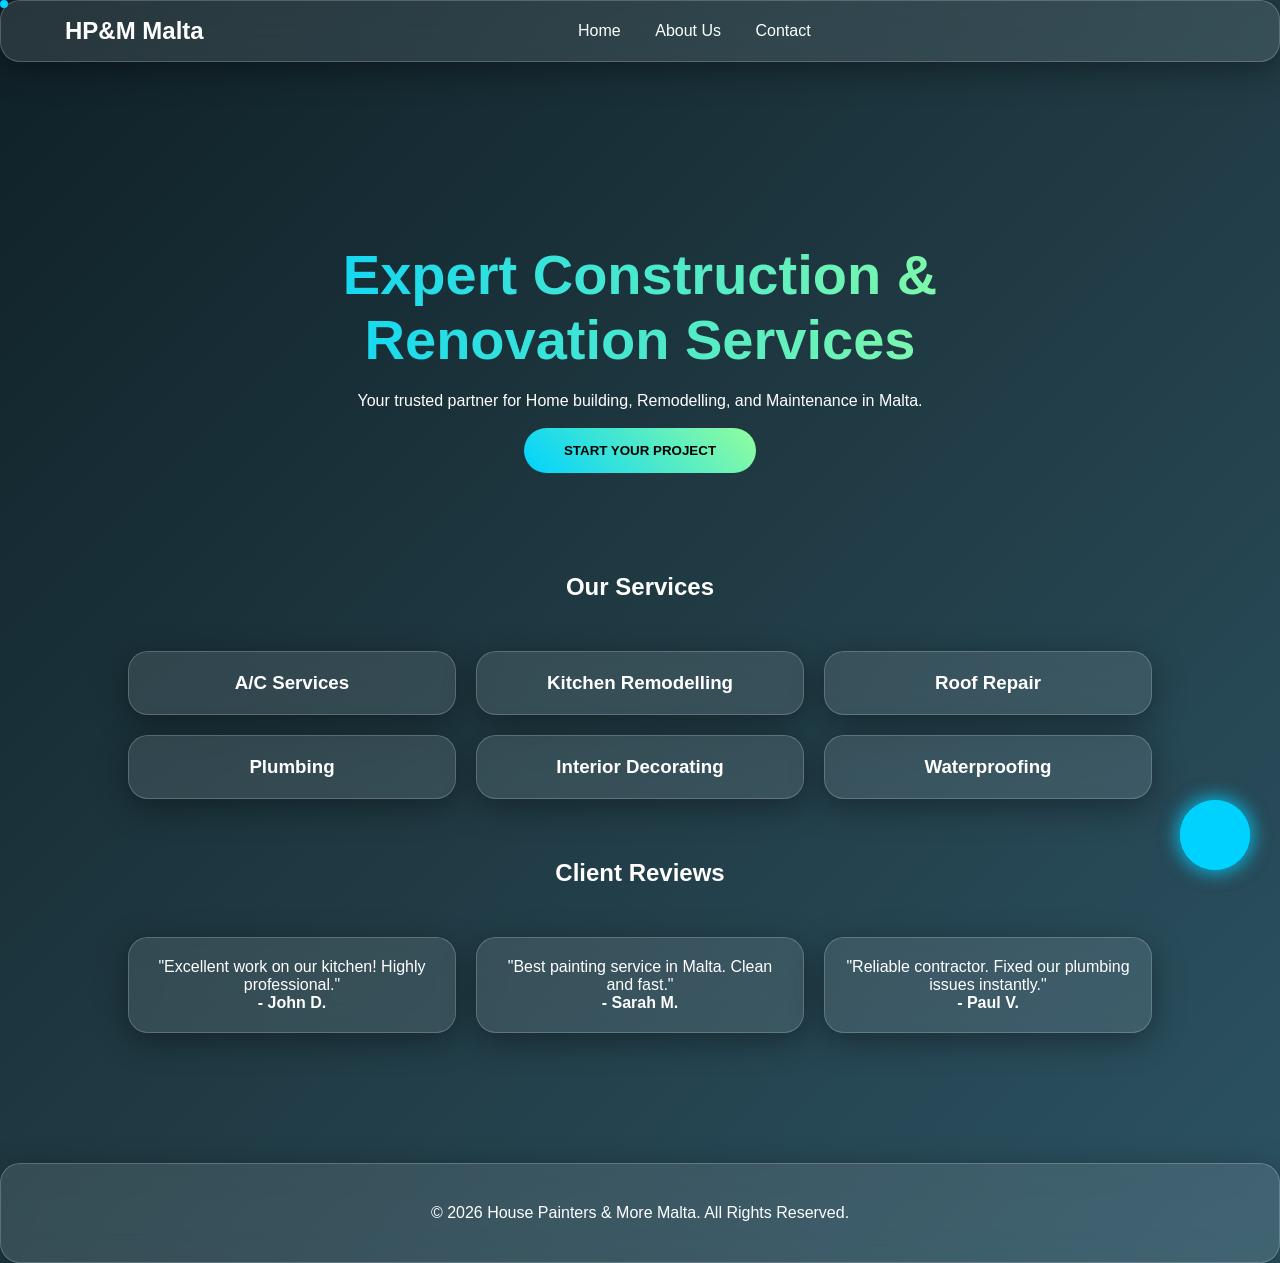
==== index.html @ 9956ee49 "Create index.html" ====
<!DOCTYPE html>
<html lang="en">
<head>
    <meta charset="UTF-8">
    <meta name="viewport" content="width=device-width, initial-scale=1.0">
    <title>House Painters & More Malta | Premium Contractor</title>
    <script src="https://cdnjs.cloudflare.com/ajax/libs/font-awesome/6.4.0/js/all.min.js"></script>
    <script src="https://cdnjs.cloudflare.com/ajax/libs/gsap/3.12.2/gsap.min.js"></script>
    <style>
        :root {
            --glass: rgba(255, 255, 255, 0.1);
            --glass-border: rgba(255, 255, 255, 0.2);
            --primary: #00d2ff;
            --secondary: #92fe9d;
            --text: #ffffff;
        }

        * {
            margin: 0;
            padding: 0;
            box-sizing: border-box;
            font-family: 'Segoe UI', Roboto, sans-serif;
        }

        body {
            background: linear-gradient(135deg, #0f2027, #203a43, #2c5364);
            color: var(--text);
            overflow-x: hidden;
            min-height: 100vh;
        }

        /* --- Glassmorphism Utilities --- */
        .glass-card {
            background: var(--glass);
            backdrop-filter: blur(15px);
            -webkit-backdrop-filter: blur(15px);
            border: 1px solid var(--glass-border);
            border-radius: 20px;
            box-shadow: 0 8px 32px 0 rgba(0, 0, 0, 0.37);
        }

        /* --- Sticky Header --- */
        header {
            position: sticky;
            top: 0;
            z-index: 1000;
            padding: 1rem 5%;
            display: flex;
            justify-content: space-between;
            align-items: center;
            transition: 0.3s;
        }

        .logo { font-size: 1.5rem; font-weight: bold; }

        nav a {
            color: white;
            text-decoration: none;
            margin: 0 15px;
            font-weight: 500;
            transition: 0.3s;
        }

        .header-icons a {
            color: var(--primary);
            font-size: 1.2rem;
            margin-left: 15px;
        }

        /* --- Custom Cursor Trail --- */
        .cursor-dot {
            width: 8px;
            height: 8px;
            background-color: var(--primary);
            position: fixed;
            border-radius: 50%;
            pointer-events: none;
            z-index: 9999;
        }

        /* --- Sections --- */
        section { padding: 80px 10%; display: none; }
        section.active { display: block; animation: fadeIn 0.8s ease-in-out; }

        @keyframes fadeIn { from { opacity: 0; transform: translateY(20px); } to { opacity: 1; transform: translateY(0); } }

        /* --- Homepage --- */
        .hero { text-align: center; padding: 100px 10%; }
        .hero h1 { font-size: 3.5rem; margin-bottom: 20px; background: linear-gradient(to right, #00d2ff, #92fe9d); -webkit-background-clip: text; -webkit-text-fill-color: transparent; }
        
        .btn-start {
            padding: 15px 40px;
            background: linear-gradient(45deg, var(--primary), var(--secondary));
            border: none;
            border-radius: 50px;
            color: #000;
            font-weight: bold;
            cursor: pointer;
            transition: 0.3s;
        }

        .services-grid {
            display: grid;
            grid-template-columns: repeat(auto-fit, minmax(250px, 1fr));
            gap: 20px;
            margin-top: 50px;
        }

        .service-item { padding: 20px; text-align: center; transition: 0.4s; }
        .service-item:hover { transform: translateY(-10px); background: rgba(255,255,255,0.2); }

        /* --- About Page (Image Grid) --- */
        .about-grid {
            display: grid;
            grid-template-columns: repeat(3, 1fr);
            gap: 15px;
            margin-top: 30px;
        }
        .about-grid img { width: 100%; height: 250px; object-fit: cover; border-radius: 15px; border: 2px solid var(--glass-border); }

        /* --- Contact Page --- */
        .contact-container { display: flex; flex-wrap: wrap; gap: 40px; }
        .contact-info { flex: 1; min-width: 300px; }
        .map-container { flex: 1; min-width: 300px; height: 400px; border-radius: 20px; overflow: hidden; border: 1px solid var(--glass-border); }

        /* --- Floating Liquid Button --- */
        .fab {
            position: fixed;
            bottom: 30px;
            right: 30px;
            width: 70px;
            height: 70px;
            background: #00d2ff;
            border-radius: 50%;
            display: flex;
            justify-content: center;
            align-items: center;
            color: white;
            font-size: 30px;
            box-shadow: 0 0 20px rgba(0, 210, 255, 0.6);
            z-index: 1000;
            animation: liquid 4s infinite alternate;
        }

        @keyframes liquid {
            0% { border-radius: 60% 40% 30% 70% / 60% 30% 70% 40%; }
            50% { border-radius: 30% 60% 70% 40% / 50% 60% 30% 60%; }
            100% { border-radius: 60% 40% 30% 70% / 60% 30% 70% 40%; }
        }

        /* --- Footer --- */
        footer { padding: 40px; text-align: center; border-top: 1px solid var(--glass-border); margin-top: 50px; }

        /* --- Bubble Animation Container --- */
        .bubble {
            position: absolute;
            background: rgba(255, 255, 255, 0.3);
            border-radius: 50%;
            pointer-events: none;
            transform: translate(-50%, -50%);
            animation: blow 1s linear infinite;
        }

        @keyframes blow {
            0% { width: 0; height: 0; opacity: 1; }
            100% { width: 100px; height: 100px; opacity: 0; }
        }

        @media (max-width: 768px) {
            .about-grid { grid-template-columns: repeat(2, 1fr); }
            .hero h1 { font-size: 2.2rem; }
            nav { display: none; } /* Simplified for demo */
        }
    </style>
</head>
<body>

    <div class="cursor-dot"></div>

    <!-- Sticky Header -->
    <header class="glass-card">
        <div class="logo">HP&M Malta</div>
        <nav>
            <a href="#" onclick="showPage('home')">Home</a>
            <a href="#" onclick="showPage('about')">About Us</a>
            <a href="#" onclick="showPage('contact')">Contact</a>
        </nav>
        <div class="header-icons">
            <a href="tel:+35699594806"><i class="fas fa-phone"></i></a>
            <a href="mailto:lukemicallef.mt@gmail.com"><i class="fas fa-envelope"></i></a>
        </div>
    </header>

    <!-- Homepage -->
    <section id="home" class="active">
        <div class="hero">
            <h1>Expert Construction & <br> Renovation Services</h1>
            <p>Your trusted partner for Home building, Remodelling, and Maintenance in Malta.</p>
            <br>
            <button class="btn-start" onclick="showPage('contact')">START YOUR PROJECT</button>
        </div>

        <h2 style="text-align:center;">Our Services</h2>
        <div class="services-grid">
            <div class="glass-card service-item"><h3>A/C Services</h3></div>
            <div class="glass-card service-item"><h3>Kitchen Remodelling</h3></div>
            <div class="glass-card service-item"><h3>Roof Repair</h3></div>
            <div class="glass-card service-item"><h3>Plumbing</h3></div>
            <div class="glass-card service-item"><h3>Interior Decorating</h3></div>
            <div class="glass-card service-item"><h3>Waterproofing</h3></div>
        </div>

        <div style="margin-top: 60px;">
            <h2 style="text-align:center;">Client Reviews</h2>
            <div class="services-grid">
                <div class="glass-card service-item"><p>"Excellent work on our kitchen! Highly professional."</p><strong>- John D.</strong></div>
                <div class="glass-card service-item"><p>"Best painting service in Malta. Clean and fast."</p><strong>- Sarah M.</strong></div>
                <div class="glass-card service-item"><p>"Reliable contractor. Fixed our plumbing issues instantly."</p><strong>- Paul V.</strong></div>
            </div>
        </div>
    </section>

    <!-- About Us Page -->
    <section id="about">
        <h2>About House Painters & More Malta</h2>
        <p style="margin: 20px 0;">We provide high-quality general construction, repairs, and renovations. From foundation pouring to final interior decorating, our team handles everything with precision.</p>
        
        <div class="about-grid">
            <img src="https://images.unsplash.com/photo-1503387762-592deb58ef4e?auto=format&fit=crop&w=500" alt="Work 1">
            <img src="https://images.unsplash.com/photo-1581094794329-c8112a89af12?auto=format&fit=crop&w=500" alt="Work 2">
            <img src="https://images.unsplash.com/photo-1595844730298-b9f0ff98ffd0?auto=format&fit=crop&w=500" alt="Work 3">
            <img src="https://images.unsplash.com/photo-1621905251189-08b45d6a269e?auto=format&fit=crop&w=500" alt="Work 4">
            <img src="https://images.unsplash.com/photo-1562259949-e8e7689d7828?auto=format&fit=crop&w=500" alt="Work 5">
            <img src="https://images.unsplash.com/photo-1517646287270-a5a9ca602e5c?auto=format&fit=crop&w=500" alt="Work 6">
        </div>
    </section>

    <!-- Contact Page -->
    <section id="contact">
        <h2>Contact Us</h2>
        <div class="contact-container" style="margin-top: 30px;">
            <div class="glass-card contact-info" style="padding: 30px;">
                <p><i class="fas fa-phone"></i> +356 9959 4806</p><br>
                <p><i class="fas fa-envelope"></i> lukemicallef.mt@gmail.com</p><br>
                <p><i class="fas fa-map-marker-alt"></i> Malta, EU</p><br>
                <p><i class="fas fa-clock"></i> Open 24 Hours</p>
            </div>
            <div class="map-container">
                <!-- Embedding Google Map for Malta -->
                <iframe src="https://www.google.com/maps/embed?pb=!1m18!1m12!1m3!1d103445.8606828479!2d14.408226!3d35.917973!2m3!1f0!2f0!3f0!3m2!1i1024!2i768!4f13.1!3m3!1m2!1s0x130e451007689941%3A0x67399723ec083b!2sMalta!5e0!3m2!1sen!2s!4v1715421234567!5m2!1sen!2s" width="100%" height="100%" style="border:0;" allowfullscreen="" loading="lazy"></iframe>
            </div>
        </div>
    </section>

    <!-- Footer -->
    <footer class="glass-card">
        <p>&copy; 2026 House Painters & More Malta. All Rights Reserved.</p>
    </footer>

    <!-- Floating Liquid Button -->
    <a href="https://wa.me/35699594806" class="fab">
        <i class="fab fa-whatsapp"></i>
    </a>

    <script>
        // Page Navigation Logic
        function showPage(pageId) {
            document.querySelectorAll('section').forEach(sec => sec.classList.remove('active'));
            document.getElementById(pageId).classList.add('active');
            window.scrollTo(0,0);
        }

        // Custom Cursor Trail
        const cursor = document.querySelector('.cursor-dot');
        window.addEventListener('mousemove', (e) => {
            gsap.to(cursor, {
                x: e.clientX,
                y: e.clientY,
                duration: 0.1
            });
            
            // Create trail effect
            const trail = document.createElement('div');
            trail.className = 'cursor-dot';
            trail.style.left = e.clientX + 'px';
            trail.style.top = e.clientY + 'px';
            trail.style.opacity = '0.5';
            document.body.appendChild(trail);
            
            gsap.to(trail, {
                scale: 0,
                opacity: 0,
                duration: 0.5,
                onComplete: () => trail.remove()
            });
        });

        // Bubble Animation on Click/Touch
        window.addEventListener('click', (e) => {
            const bubble = document.createElement('div');
            bubble.className = 'bubble';
            bubble.style.left = e.clientX + 'px';
            bubble.style.top = e.clientY + 'px';
            document.body.appendChild(bubble);
            
            setTimeout(() => {
                bubble.remove();
            }, 1000);
        });
    </script>
</body>
</html>
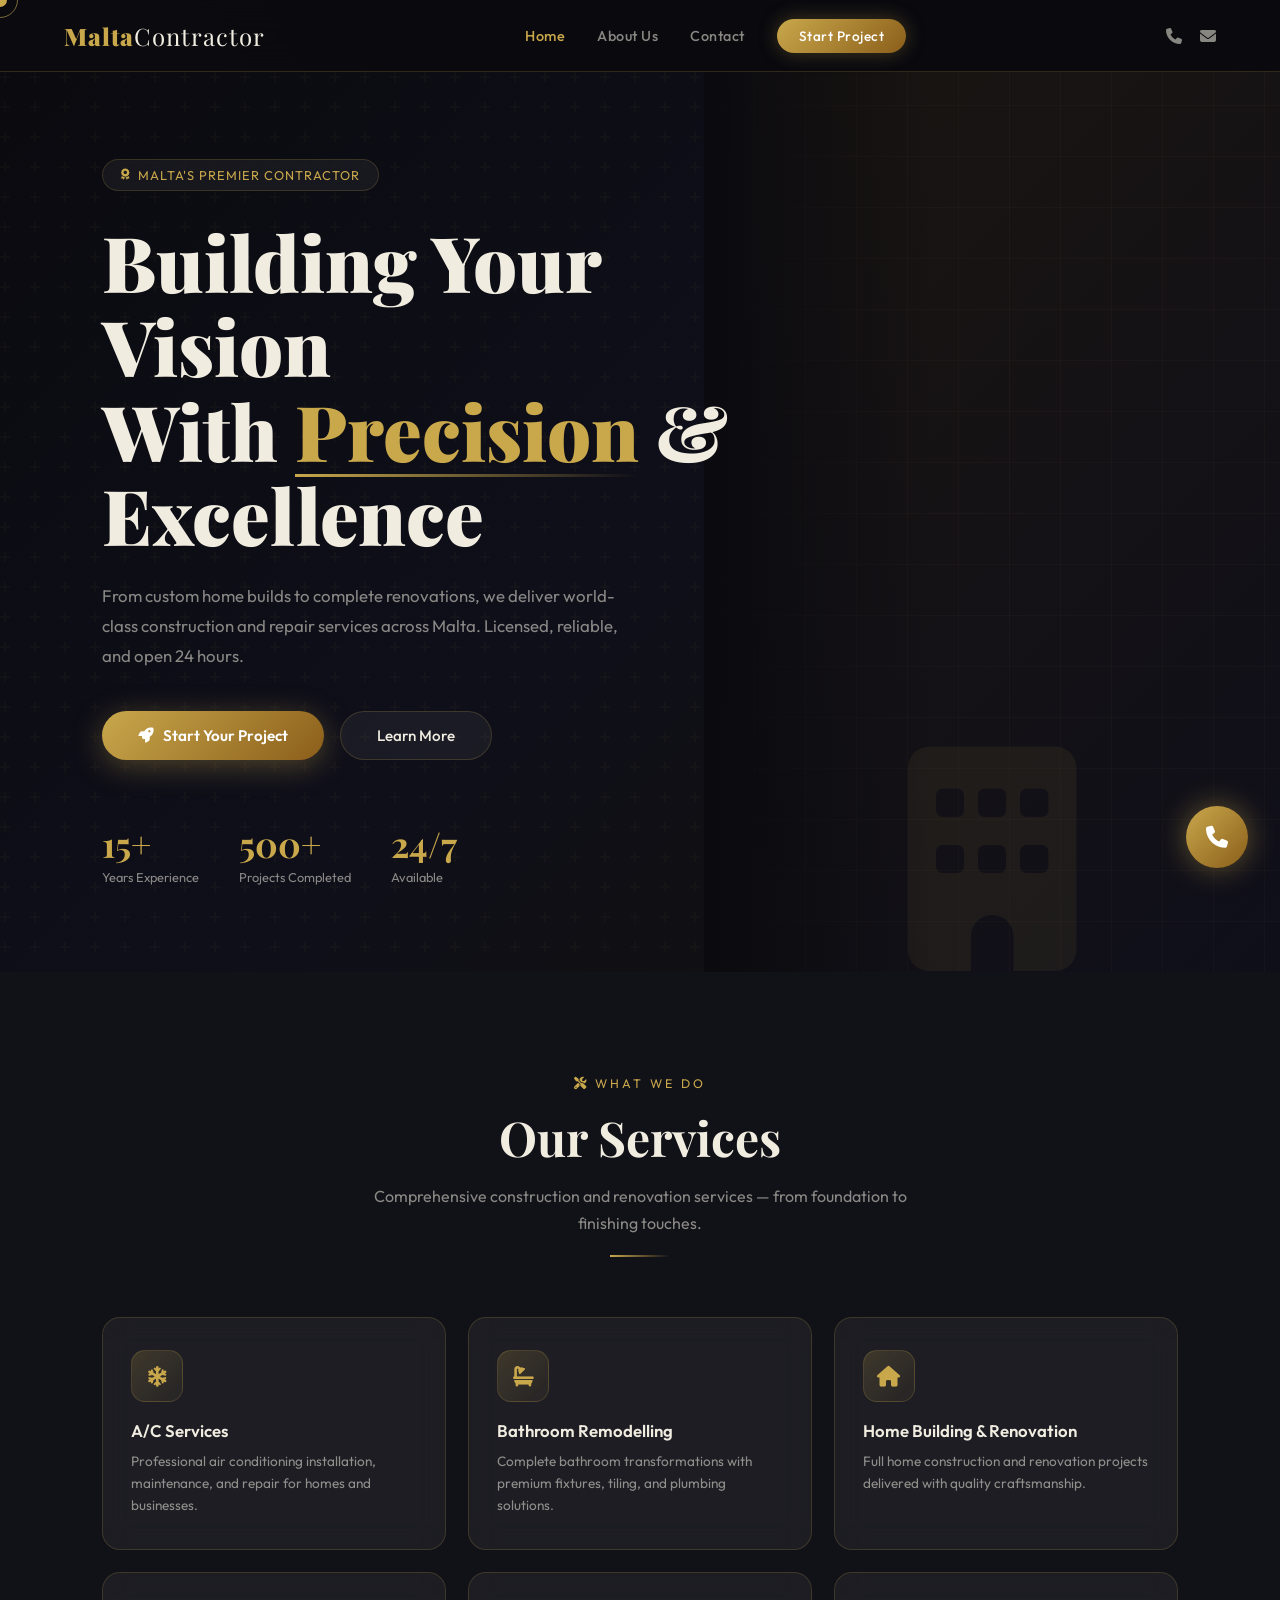
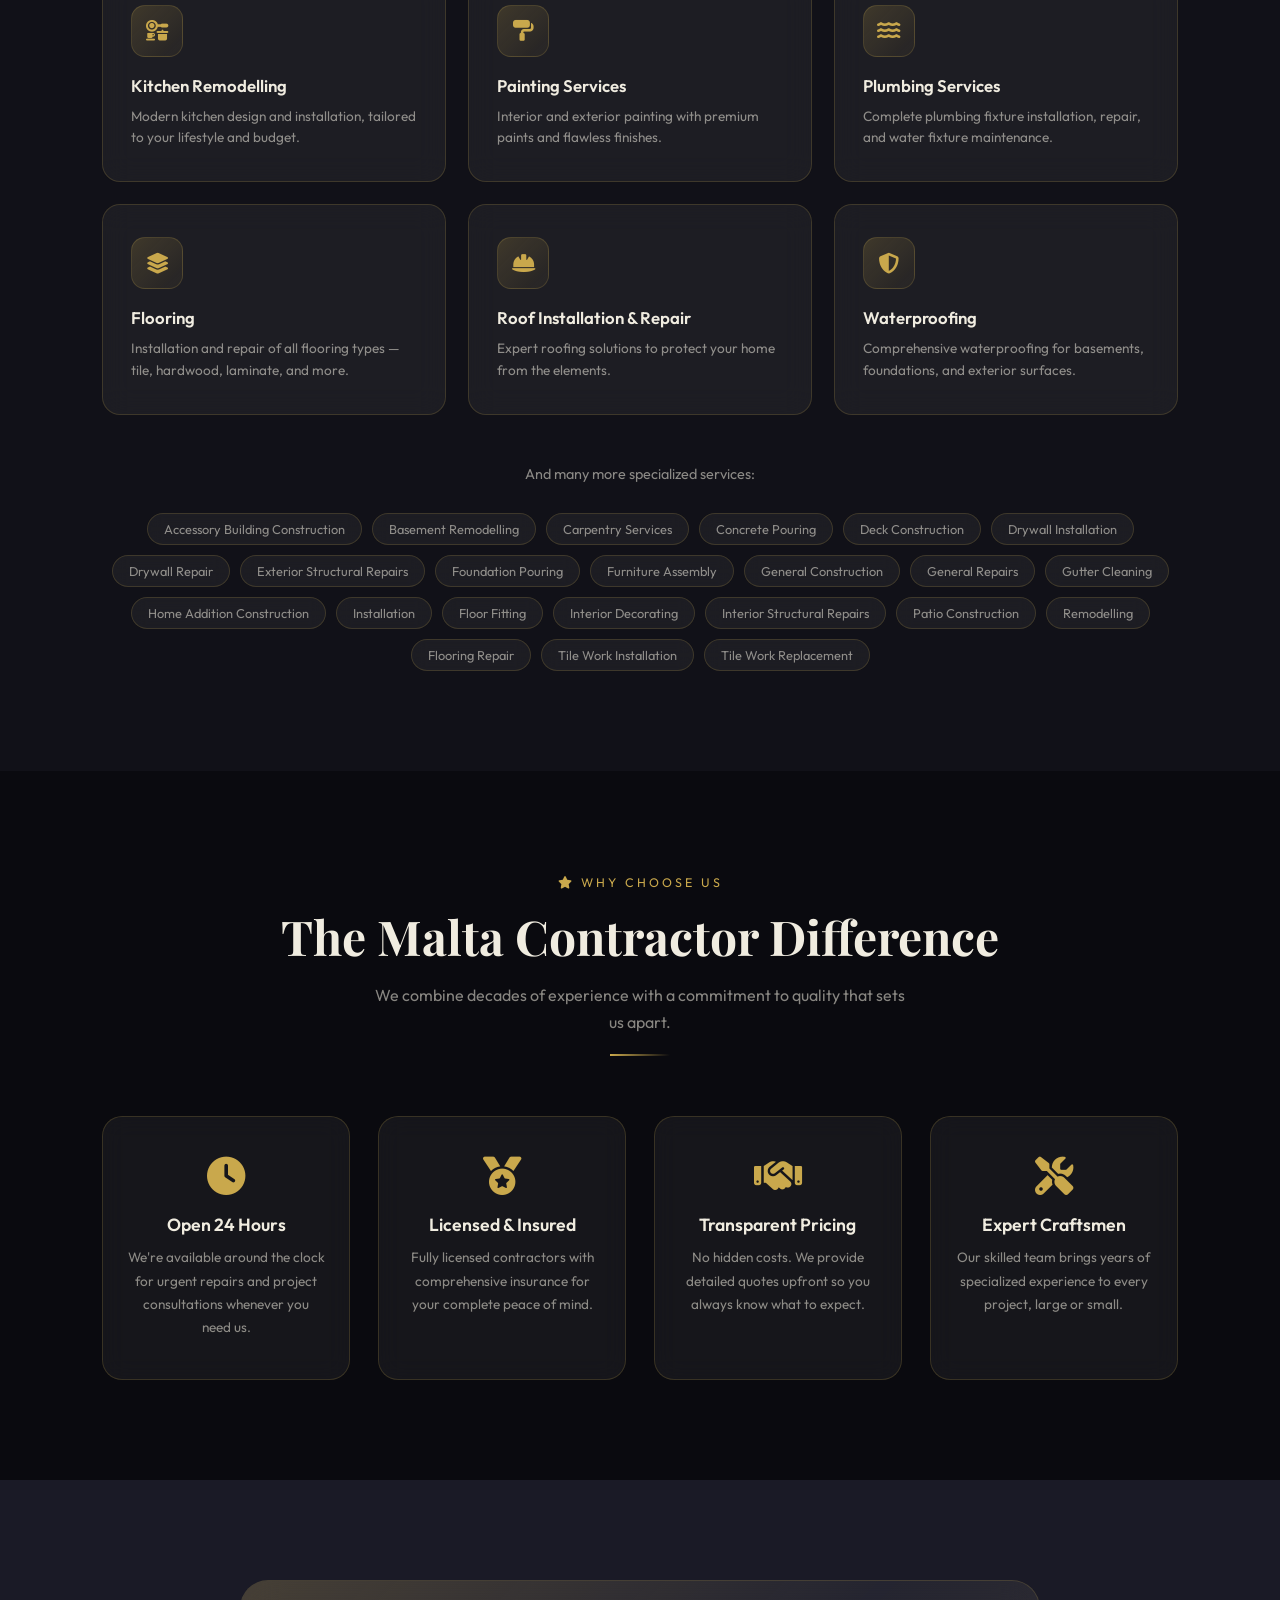
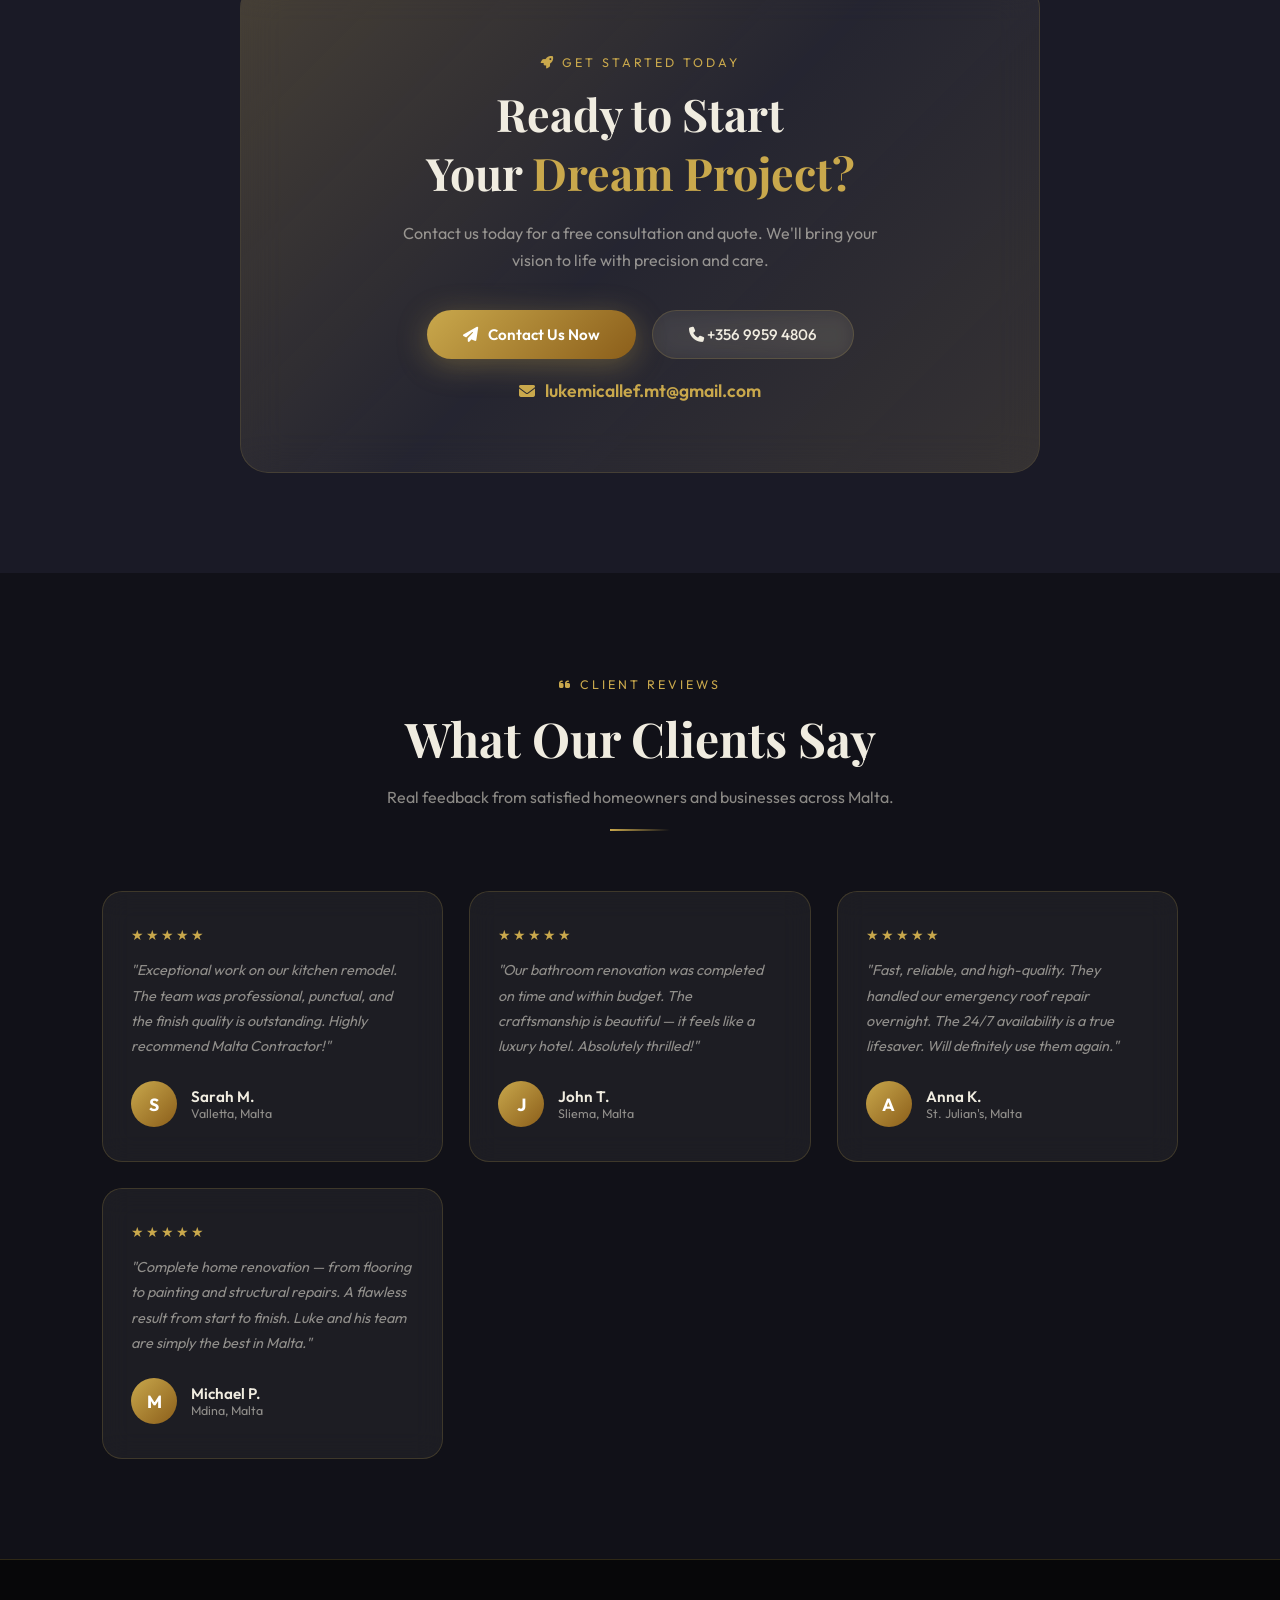
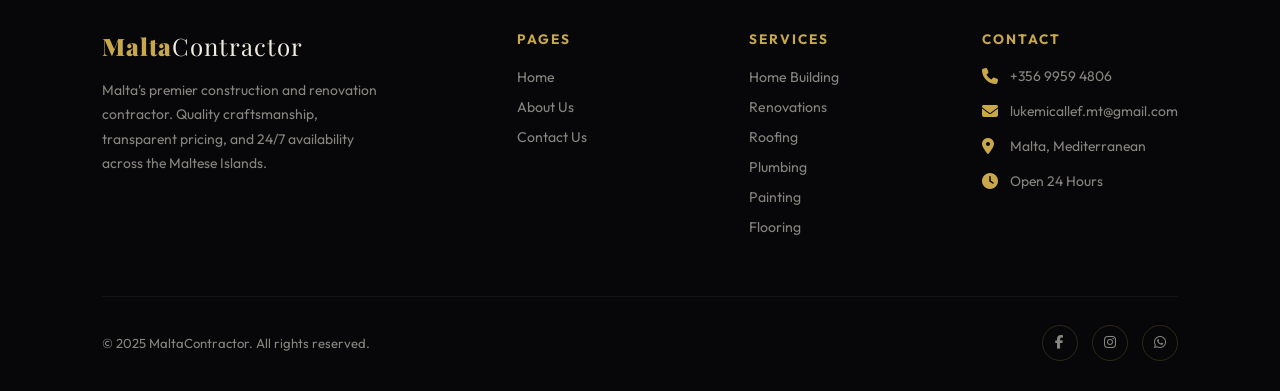
==== commit 929b741e: "Update index.html" ====
--- a/index.html
+++ b/index.html
@@ -1,312 +1,877 @@
 <!DOCTYPE html>
 <html lang="en">
 <head>
-    <meta charset="UTF-8">
-    <meta name="viewport" content="width=device-width, initial-scale=1.0">
-    <title>House Painters & More Malta | Premium Contractor</title>
-    <script src="https://cdnjs.cloudflare.com/ajax/libs/font-awesome/6.4.0/js/all.min.js"></script>
-    <script src="https://cdnjs.cloudflare.com/ajax/libs/gsap/3.12.2/gsap.min.js"></script>
-    <style>
-        :root {
-            --glass: rgba(255, 255, 255, 0.1);
-            --glass-border: rgba(255, 255, 255, 0.2);
-            --primary: #00d2ff;
-            --secondary: #92fe9d;
-            --text: #ffffff;
-        }
-
-        * {
-            margin: 0;
-            padding: 0;
-            box-sizing: border-box;
-            font-family: 'Segoe UI', Roboto, sans-serif;
-        }
-
-        body {
-            background: linear-gradient(135deg, #0f2027, #203a43, #2c5364);
-            color: var(--text);
-            overflow-x: hidden;
-            min-height: 100vh;
-        }
-
-        /* --- Glassmorphism Utilities --- */
-        .glass-card {
-            background: var(--glass);
-            backdrop-filter: blur(15px);
-            -webkit-backdrop-filter: blur(15px);
-            border: 1px solid var(--glass-border);
-            border-radius: 20px;
-            box-shadow: 0 8px 32px 0 rgba(0, 0, 0, 0.37);
-        }
-
-        /* --- Sticky Header --- */
-        header {
-            position: sticky;
-            top: 0;
-            z-index: 1000;
-            padding: 1rem 5%;
-            display: flex;
-            justify-content: space-between;
-            align-items: center;
-            transition: 0.3s;
-        }
-
-        .logo { font-size: 1.5rem; font-weight: bold; }
-
-        nav a {
-            color: white;
-            text-decoration: none;
-            margin: 0 15px;
-            font-weight: 500;
-            transition: 0.3s;
-        }
-
-        .header-icons a {
-            color: var(--primary);
-            font-size: 1.2rem;
-            margin-left: 15px;
-        }
-
-        /* --- Custom Cursor Trail --- */
-        .cursor-dot {
-            width: 8px;
-            height: 8px;
-            background-color: var(--primary);
-            position: fixed;
-            border-radius: 50%;
-            pointer-events: none;
-            z-index: 9999;
-        }
-
-        /* --- Sections --- */
-        section { padding: 80px 10%; display: none; }
-        section.active { display: block; animation: fadeIn 0.8s ease-in-out; }
-
-        @keyframes fadeIn { from { opacity: 0; transform: translateY(20px); } to { opacity: 1; transform: translateY(0); } }
-
-        /* --- Homepage --- */
-        .hero { text-align: center; padding: 100px 10%; }
-        .hero h1 { font-size: 3.5rem; margin-bottom: 20px; background: linear-gradient(to right, #00d2ff, #92fe9d); -webkit-background-clip: text; -webkit-text-fill-color: transparent; }
-        
-        .btn-start {
-            padding: 15px 40px;
-            background: linear-gradient(45deg, var(--primary), var(--secondary));
-            border: none;
-            border-radius: 50px;
-            color: #000;
-            font-weight: bold;
-            cursor: pointer;
-            transition: 0.3s;
-        }
-
-        .services-grid {
-            display: grid;
-            grid-template-columns: repeat(auto-fit, minmax(250px, 1fr));
-            gap: 20px;
-            margin-top: 50px;
-        }
-
-        .service-item { padding: 20px; text-align: center; transition: 0.4s; }
-        .service-item:hover { transform: translateY(-10px); background: rgba(255,255,255,0.2); }
-
-        /* --- About Page (Image Grid) --- */
-        .about-grid {
-            display: grid;
-            grid-template-columns: repeat(3, 1fr);
-            gap: 15px;
-            margin-top: 30px;
-        }
-        .about-grid img { width: 100%; height: 250px; object-fit: cover; border-radius: 15px; border: 2px solid var(--glass-border); }
-
-        /* --- Contact Page --- */
-        .contact-container { display: flex; flex-wrap: wrap; gap: 40px; }
-        .contact-info { flex: 1; min-width: 300px; }
-        .map-container { flex: 1; min-width: 300px; height: 400px; border-radius: 20px; overflow: hidden; border: 1px solid var(--glass-border); }
-
-        /* --- Floating Liquid Button --- */
-        .fab {
-            position: fixed;
-            bottom: 30px;
-            right: 30px;
-            width: 70px;
-            height: 70px;
-            background: #00d2ff;
-            border-radius: 50%;
-            display: flex;
-            justify-content: center;
-            align-items: center;
-            color: white;
-            font-size: 30px;
-            box-shadow: 0 0 20px rgba(0, 210, 255, 0.6);
-            z-index: 1000;
-            animation: liquid 4s infinite alternate;
-        }
-
-        @keyframes liquid {
-            0% { border-radius: 60% 40% 30% 70% / 60% 30% 70% 40%; }
-            50% { border-radius: 30% 60% 70% 40% / 50% 60% 30% 60%; }
-            100% { border-radius: 60% 40% 30% 70% / 60% 30% 70% 40%; }
-        }
-
-        /* --- Footer --- */
-        footer { padding: 40px; text-align: center; border-top: 1px solid var(--glass-border); margin-top: 50px; }
-
-        /* --- Bubble Animation Container --- */
-        .bubble {
-            position: absolute;
-            background: rgba(255, 255, 255, 0.3);
-            border-radius: 50%;
-            pointer-events: none;
-            transform: translate(-50%, -50%);
-            animation: blow 1s linear infinite;
-        }
-
-        @keyframes blow {
-            0% { width: 0; height: 0; opacity: 1; }
-            100% { width: 100px; height: 100px; opacity: 0; }
-        }
-
-        @media (max-width: 768px) {
-            .about-grid { grid-template-columns: repeat(2, 1fr); }
-            .hero h1 { font-size: 2.2rem; }
-            nav { display: none; } /* Simplified for demo */
-        }
-    </style>
+<meta charset="UTF-8">
+<meta name="viewport" content="width=device-width, initial-scale=1.0">
+<title>Malta Contractor – Premium Construction & Renovation Services</title>
+<link href="https://fonts.googleapis.com/css2?family=Playfair+Display:wght@400;700;900&family=Outfit:wght@300;400;500;600&display=swap" rel="stylesheet">
+<link rel="stylesheet" href="https://cdnjs.cloudflare.com/ajax/libs/font-awesome/6.5.0/css/all.min.css">
+<style>
+  :root {
+    --gold: #c9a84c;
+    --gold-light: #e8c96b;
+    --dark: #0a0a0f;
+    --dark2: #111118;
+    --dark3: #1a1a26;
+    --glass: rgba(255,255,255,0.05);
+    --glass-border: rgba(201,168,76,0.2);
+    --text: #f0ece0;
+    --text-muted: rgba(240,236,224,0.55);
+  }
+
+  *, *::before, *::after { margin: 0; padding: 0; box-sizing: border-box; }
+
+  html { scroll-behavior: smooth; }
+
+  body {
+    font-family: 'Outfit', sans-serif;
+    background: var(--dark);
+    color: var(--text);
+    overflow-x: hidden;
+    cursor: none;
+  }
+
+  /* ─── CUSTOM CURSOR ─── */
+  #cursor {
+    position: fixed; width: 14px; height: 14px;
+    background: var(--gold); border-radius: 50%;
+    pointer-events: none; z-index: 99999;
+    transform: translate(-50%, -50%);
+    transition: transform 0.08s, width 0.2s, height 0.2s, background 0.2s;
+    mix-blend-mode: normal;
+  }
+  #cursor-trail {
+    position: fixed; width: 36px; height: 36px;
+    border: 1.5px solid var(--gold-light);
+    border-radius: 50%; pointer-events: none;
+    z-index: 99998; transform: translate(-50%, -50%);
+    transition: left 0.12s ease, top 0.12s ease, opacity 0.3s;
+    opacity: 0.5;
+  }
+  body:hover #cursor { opacity: 1; }
+
+  /* ─── CURSOR TRAIL SPARKS ─── */
+  .spark {
+    position: fixed; pointer-events: none; z-index: 99997;
+    width: 5px; height: 5px; border-radius: 50%;
+    background: var(--gold-light);
+    transform: translate(-50%, -50%);
+    animation: sparkFade 0.6s ease forwards;
+  }
+  @keyframes sparkFade {
+    0% { opacity: 1; transform: translate(-50%,-50%) scale(1); }
+    100% { opacity: 0; transform: translate(-50%,-50%) scale(0); }
+  }
+
+  /* ─── TOUCH BUBBLES ─── */
+  .bubble {
+    position: fixed; border-radius: 50%; pointer-events: none; z-index: 99996;
+    background: radial-gradient(circle at 30% 30%, rgba(201,168,76,0.45), rgba(201,168,76,0.05));
+    border: 1px solid rgba(201,168,76,0.35);
+    animation: bubbleRise 1.2s ease forwards;
+  }
+  @keyframes bubbleRise {
+    0%   { transform: translate(-50%,-50%) scale(0); opacity: 1; }
+    60%  { opacity: 0.7; }
+    100% { transform: translate(-50%, calc(-50% - 100px)) scale(1); opacity: 0; }
+  }
+
+  /* ─── LIQUID FLOATING BUTTON ─── */
+  #floatBtn {
+    position: fixed; bottom: 32px; right: 32px; z-index: 9000;
+    width: 62px; height: 62px; border-radius: 50%;
+    background: linear-gradient(135deg, var(--gold), #8b5e1a);
+    display: flex; align-items: center; justify-content: center;
+    color: #fff; font-size: 22px; text-decoration: none;
+    box-shadow: 0 0 30px rgba(201,168,76,0.45);
+    animation: liquidFloat 3s ease-in-out infinite;
+    cursor: none;
+  }
+  #floatBtn::before {
+    content: ''; position: absolute;
+    width: 100%; height: 100%; border-radius: 50%;
+    background: var(--gold-light);
+    animation: liquidPulse 3s ease-in-out infinite;
+    opacity: 0;
+  }
+  @keyframes liquidFloat {
+    0%,100% { transform: translateY(0) rotate(0deg); border-radius: 50%; }
+    25%      { transform: translateY(-10px) rotate(3deg); border-radius: 55% 45% 50% 50%; }
+    50%      { transform: translateY(-16px) rotate(-2deg); border-radius: 50% 55% 45% 50%; }
+    75%      { transform: translateY(-8px) rotate(2deg); border-radius: 45% 50% 55% 50%; }
+  }
+  @keyframes liquidPulse {
+    0%   { transform: scale(1); opacity: 0.4; }
+    100% { transform: scale(2); opacity: 0; }
+  }
+
+  /* ─── BACKGROUND ORBS ─── */
+  .bg-orb {
+    position: fixed; border-radius: 50%;
+    filter: blur(100px); pointer-events: none; z-index: 0;
+  }
+  .orb1 { width: 500px; height: 500px; top: -100px; left: -150px;
+    background: radial-gradient(circle, rgba(201,168,76,0.12), transparent 70%); }
+  .orb2 { width: 400px; height: 400px; bottom: 10%; right: -100px;
+    background: radial-gradient(circle, rgba(100,60,200,0.10), transparent 70%);
+    animation: orbDrift 10s ease-in-out infinite alternate; }
+  .orb3 { width: 300px; height: 300px; top: 50%; left: 40%;
+    background: radial-gradient(circle, rgba(201,168,76,0.07), transparent 70%);
+    animation: orbDrift 14s ease-in-out infinite alternate-reverse; }
+  @keyframes orbDrift {
+    from { transform: translate(0,0); }
+    to   { transform: translate(40px, 30px); }
+  }
+
+  /* ─── STICKY HEADER ─── */
+  header {
+    position: sticky; top: 0; z-index: 1000;
+    padding: 0 5%;
+    background: rgba(10,10,15,0.75);
+    backdrop-filter: blur(22px);
+    border-bottom: 1px solid var(--glass-border);
+    display: flex; align-items: center; justify-content: space-between;
+    height: 72px;
+  }
+  .logo {
+    font-family: 'Playfair Display', serif;
+    font-size: 1.5rem; font-weight: 900;
+    color: var(--gold);
+    letter-spacing: 1px;
+    text-decoration: none;
+  }
+  .logo span { color: var(--text); font-weight: 400; }
+  nav { display: flex; align-items: center; gap: 32px; }
+  nav a {
+    color: var(--text-muted); text-decoration: none;
+    font-size: 0.9rem; font-weight: 500; letter-spacing: 0.5px;
+    transition: color 0.2s;
+    position: relative;
+  }
+  nav a::after {
+    content: ''; position: absolute; bottom: -4px; left: 0;
+    width: 0; height: 1px; background: var(--gold);
+    transition: width 0.3s;
+  }
+  nav a:hover { color: var(--gold); }
+  nav a:hover::after { width: 100%; }
+  nav a.active { color: var(--gold); }
+  .header-icons { display: flex; gap: 18px; align-items: center; }
+  .header-icons a {
+    color: var(--text-muted); font-size: 1rem;
+    text-decoration: none; transition: color 0.2s;
+    display: flex; align-items: center; gap: 6px;
+  }
+  .header-icons a:hover { color: var(--gold); }
+  .header-icons .icon-label { font-size: 0.78rem; display: none; }
+  .nav-cta {
+    background: linear-gradient(135deg, var(--gold), #8b5e1a);
+    color: #fff !important; padding: 8px 22px;
+    border-radius: 25px; font-size: 0.85rem !important;
+    box-shadow: 0 0 20px rgba(201,168,76,0.3);
+  }
+  .nav-cta::after { display: none; }
+  .hamburger { display: none; flex-direction: column; gap: 5px; cursor: none; }
+  .hamburger span { width: 24px; height: 2px; background: var(--text); border-radius: 2px; transition: 0.3s; }
+
+  /* ─── HERO ─── */
+  .hero {
+    min-height: 100vh; position: relative;
+    display: flex; align-items: center;
+    padding: 0 8%;
+    overflow: hidden;
+  }
+  .hero-bg {
+    position: absolute; inset: 0;
+    background: linear-gradient(135deg, #0a0a0f 0%, #0f0f1a 50%, #12100a 100%);
+  }
+  .hero-bg::before {
+    content: ''; position: absolute; inset: 0;
+    background: url("data:image/svg+xml,%3Csvg width='60' height='60' viewBox='0 0 60 60' xmlns='http://www.w3.org/2000/svg'%3E%3Cg fill='none' fill-rule='evenodd'%3E%3Cg fill='%23c9a84c' fill-opacity='0.03'%3E%3Cpath d='M36 34v-4h-2v4h-4v2h4v4h2v-4h4v-2h-4zm0-30V0h-2v4h-4v2h4v4h2V6h4V4h-4zM6 34v-4H4v4H0v2h4v4h2v-4h4v-2H6zM6 4V0H4v4H0v2h4v4h2V6h4V4H6z'/%3E%3C/g%3E%3C/g%3E%3C/svg%3E");
+  }
+  .hero-content { position: relative; z-index: 2; max-width: 680px; }
+  .hero-badge {
+    display: inline-flex; align-items: center; gap: 8px;
+    background: var(--glass); border: 1px solid var(--glass-border);
+    backdrop-filter: blur(10px); border-radius: 30px;
+    padding: 7px 18px; font-size: 0.8rem; color: var(--gold);
+    letter-spacing: 1px; text-transform: uppercase;
+    margin-bottom: 28px;
+    animation: fadeSlideUp 0.8s ease both;
+  }
+  .hero-badge i { font-size: 0.7rem; }
+  .hero h1 {
+    font-family: 'Playfair Display', serif;
+    font-size: clamp(2.8rem, 6vw, 5rem);
+    font-weight: 900; line-height: 1.1;
+    margin-bottom: 24px;
+    animation: fadeSlideUp 0.8s 0.15s ease both;
+  }
+  .hero h1 .accent { color: var(--gold); position: relative; }
+  .hero h1 .accent::after {
+    content: ''; position: absolute; bottom: 4px; left: 0;
+    width: 100%; height: 3px;
+    background: linear-gradient(90deg, var(--gold), transparent);
+  }
+  .hero p {
+    font-size: 1.05rem; color: var(--text-muted); line-height: 1.8;
+    max-width: 520px; margin-bottom: 40px;
+    animation: fadeSlideUp 0.8s 0.3s ease both;
+  }
+  .hero-btns {
+    display: flex; gap: 16px; flex-wrap: wrap;
+    animation: fadeSlideUp 0.8s 0.45s ease both;
+  }
+  .btn-primary {
+    background: linear-gradient(135deg, var(--gold), #8b5e1a);
+    color: #fff; padding: 14px 36px; border-radius: 50px;
+    text-decoration: none; font-weight: 600; font-size: 0.95rem;
+    box-shadow: 0 6px 30px rgba(201,168,76,0.35);
+    transition: transform 0.2s, box-shadow 0.2s;
+    display: inline-flex; align-items: center; gap: 10px;
+    cursor: none;
+  }
+  .btn-primary:hover { transform: translateY(-3px); box-shadow: 0 12px 40px rgba(201,168,76,0.5); }
+  .btn-secondary {
+    background: var(--glass); border: 1px solid var(--glass-border);
+    backdrop-filter: blur(10px);
+    color: var(--text); padding: 14px 36px; border-radius: 50px;
+    text-decoration: none; font-weight: 500; font-size: 0.95rem;
+    transition: border-color 0.2s, color 0.2s;
+    cursor: none;
+  }
+  .btn-secondary:hover { border-color: var(--gold); color: var(--gold); }
+  .hero-stats {
+    position: relative; z-index: 2;
+    display: flex; gap: 40px; margin-top: 60px;
+    animation: fadeSlideUp 0.8s 0.6s ease both;
+  }
+  .stat { }
+  .stat-num {
+    font-family: 'Playfair Display', serif;
+    font-size: 2.2rem; font-weight: 700; color: var(--gold);
+  }
+  .stat-label { font-size: 0.8rem; color: var(--text-muted); margin-top: 2px; }
+  .hero-image {
+    position: absolute; right: 0; top: 0; bottom: 0; width: 45%;
+    display: flex; align-items: center; justify-content: center;
+    overflow: hidden;
+  }
+  .hero-img-inner {
+    width: 100%; height: 100%;
+    background: linear-gradient(135deg, #1a1510 0%, #0f0f1a 100%);
+    position: relative;
+  }
+  .hero-img-inner::before {
+    content: '';
+    position: absolute; inset: 0;
+    background: 
+      repeating-linear-gradient(0deg, transparent, transparent 50px, rgba(201,168,76,0.03) 50px, rgba(201,168,76,0.03) 51px),
+      repeating-linear-gradient(90deg, transparent, transparent 50px, rgba(201,168,76,0.03) 50px, rgba(201,168,76,0.03) 51px);
+  }
+  .hero-building {
+    position: absolute; bottom: 0; left: 50%; transform: translateX(-50%);
+    font-size: 14rem; opacity: 0.07; color: var(--gold);
+    line-height: 1;
+  }
+  .hero-overlay { position: absolute; inset: 0; background: linear-gradient(90deg, var(--dark) 0%, transparent 40%); }
+
+  @keyframes fadeSlideUp {
+    from { opacity: 0; transform: translateY(30px); }
+    to   { opacity: 1; transform: translateY(0); }
+  }
+
+  /* ─── SECTION COMMON ─── */
+  section { position: relative; z-index: 1; }
+  .section-header { text-align: center; margin-bottom: 60px; }
+  .section-tag {
+    display: inline-block; color: var(--gold);
+    font-size: 0.78rem; letter-spacing: 3px; text-transform: uppercase;
+    margin-bottom: 14px;
+  }
+  .section-header h2 {
+    font-family: 'Playfair Display', serif;
+    font-size: clamp(2rem, 4vw, 3rem); font-weight: 700;
+  }
+  .section-header p { color: var(--text-muted); max-width: 540px; margin: 14px auto 0; line-height: 1.7; }
+  .divider { width: 60px; height: 2px; background: linear-gradient(90deg, var(--gold), transparent); margin: 18px auto 0; }
+
+  /* ─── SERVICES ─── */
+  .services { padding: 100px 8%; background: var(--dark2); }
+  .services-grid {
+    display: grid;
+    grid-template-columns: repeat(auto-fill, minmax(280px, 1fr));
+    gap: 22px;
+  }
+  .service-card {
+    background: var(--glass);
+    border: 1px solid var(--glass-border);
+    backdrop-filter: blur(14px);
+    border-radius: 18px; padding: 32px 28px;
+    transition: transform 0.3s, border-color 0.3s, box-shadow 0.3s;
+    position: relative; overflow: hidden;
+    cursor: none;
+  }
+  .service-card::before {
+    content: ''; position: absolute;
+    top: 0; left: 0; right: 0; height: 2px;
+    background: linear-gradient(90deg, transparent, var(--gold), transparent);
+    transform: scaleX(0); transition: transform 0.4s;
+  }
+  .service-card:hover { transform: translateY(-6px); border-color: rgba(201,168,76,0.4); box-shadow: 0 20px 50px rgba(0,0,0,0.4); }
+  .service-card:hover::before { transform: scaleX(1); }
+  .service-icon {
+    width: 52px; height: 52px; border-radius: 14px;
+    background: linear-gradient(135deg, rgba(201,168,76,0.2), rgba(201,168,76,0.05));
+    border: 1px solid var(--glass-border);
+    display: flex; align-items: center; justify-content: center;
+    font-size: 1.3rem; color: var(--gold); margin-bottom: 18px;
+  }
+  .service-card h3 { font-size: 1.05rem; font-weight: 600; margin-bottom: 10px; }
+  .service-card p { font-size: 0.85rem; color: var(--text-muted); line-height: 1.6; }
+  .services-all {
+    margin-top: 50px; text-align: center;
+  }
+  .services-tags { display: flex; flex-wrap: wrap; gap: 10px; justify-content: center; margin-top: 30px; }
+  .tag {
+    background: var(--glass); border: 1px solid var(--glass-border);
+    backdrop-filter: blur(8px); border-radius: 20px;
+    padding: 7px 16px; font-size: 0.8rem; color: var(--text-muted);
+    transition: color 0.2s, border-color 0.2s;
+    cursor: none;
+  }
+  .tag:hover { color: var(--gold); border-color: var(--gold); }
+
+  /* ─── WHY US ─── */
+  .why-us { padding: 100px 8%; background: var(--dark); }
+  .why-grid {
+    display: grid; grid-template-columns: repeat(auto-fill, minmax(240px, 1fr));
+    gap: 28px; margin-top: 60px;
+  }
+  .why-card {
+    text-align: center; padding: 40px 24px;
+    background: var(--glass); border: 1px solid var(--glass-border);
+    backdrop-filter: blur(12px); border-radius: 20px;
+    transition: transform 0.3s, box-shadow 0.3s;
+    cursor: none;
+  }
+  .why-card:hover { transform: translateY(-8px); box-shadow: 0 25px 60px rgba(0,0,0,0.4); }
+  .why-icon { font-size: 2.4rem; color: var(--gold); margin-bottom: 18px; display: block; }
+  .why-card h3 { font-size: 1.1rem; font-weight: 600; margin-bottom: 10px; }
+  .why-card p { font-size: 0.85rem; color: var(--text-muted); line-height: 1.7; }
+
+  /* ─── START PROJECT CTA ─── */
+  .start-project {
+    padding: 100px 8%;
+    background: var(--dark3);
+    text-align: center;
+  }
+  .cta-glass {
+    max-width: 800px; margin: 0 auto;
+    background: var(--glass); border: 1px solid var(--glass-border);
+    backdrop-filter: blur(20px); border-radius: 28px;
+    padding: 70px 50px; position: relative; overflow: hidden;
+  }
+  .cta-glass::before {
+    content: ''; position: absolute;
+    inset: -1px; border-radius: 28px;
+    background: linear-gradient(135deg, rgba(201,168,76,0.2), transparent, rgba(201,168,76,0.1));
+    z-index: -1;
+  }
+  .cta-glass h2 {
+    font-family: 'Playfair Display', serif;
+    font-size: clamp(1.8rem, 3.5vw, 2.8rem); font-weight: 700;
+    margin-bottom: 18px;
+  }
+  .cta-glass p { color: var(--text-muted); margin-bottom: 36px; line-height: 1.7; max-width: 480px; margin-left: auto; margin-right: auto; }
+  .cta-btns { display: flex; gap: 16px; justify-content: center; flex-wrap: wrap; }
+  .cta-phone {
+    display: flex; align-items: center; gap: 10px;
+    color: var(--gold); font-size: 1.1rem; font-weight: 600;
+    text-decoration: none; margin-top: 24px;
+    justify-content: center;
+  }
+  .cta-phone i { font-size: 1rem; }
+
+  /* ─── REVIEWS ─── */
+  .reviews { padding: 100px 8%; background: var(--dark2); }
+  .reviews-grid {
+    display: grid; grid-template-columns: repeat(auto-fill, minmax(280px, 1fr));
+    gap: 26px;
+  }
+  .review-card {
+    background: var(--glass); border: 1px solid var(--glass-border);
+    backdrop-filter: blur(14px); border-radius: 20px;
+    padding: 34px 28px; transition: transform 0.3s;
+    cursor: none;
+  }
+  .review-card:hover { transform: translateY(-5px); }
+  .review-stars { color: var(--gold); font-size: 0.9rem; margin-bottom: 14px; letter-spacing: 2px; }
+  .review-text { font-size: 0.9rem; color: var(--text-muted); line-height: 1.75; margin-bottom: 22px; font-style: italic; }
+  .reviewer { display: flex; align-items: center; gap: 14px; }
+  .reviewer-avatar {
+    width: 46px; height: 46px; border-radius: 50%;
+    background: linear-gradient(135deg, var(--gold), #8b5e1a);
+    display: flex; align-items: center; justify-content: center;
+    font-weight: 700; font-size: 1.1rem; color: #fff;
+    flex-shrink: 0;
+  }
+  .reviewer-name { font-weight: 600; font-size: 0.95rem; }
+  .reviewer-loc { font-size: 0.78rem; color: var(--text-muted); }
+
+  /* ─── FOOTER ─── */
+  footer {
+    background: #070709;
+    border-top: 1px solid var(--glass-border);
+    padding: 70px 8% 30px;
+  }
+  .footer-grid {
+    display: grid; grid-template-columns: 2fr 1fr 1fr 1fr;
+    gap: 50px; margin-bottom: 50px;
+  }
+  .footer-brand .logo { display: inline-block; margin-bottom: 16px; }
+  .footer-brand p { font-size: 0.87rem; color: var(--text-muted); line-height: 1.75; max-width: 280px; }
+  .footer-col h4 { color: var(--gold); font-size: 0.85rem; letter-spacing: 2px; text-transform: uppercase; margin-bottom: 18px; }
+  .footer-col ul { list-style: none; }
+  .footer-col ul li { margin-bottom: 10px; }
+  .footer-col ul li a { color: var(--text-muted); text-decoration: none; font-size: 0.88rem; transition: color 0.2s; }
+  .footer-col ul li a:hover { color: var(--gold); }
+  .footer-contact-item { display: flex; align-items: flex-start; gap: 12px; margin-bottom: 14px; }
+  .footer-contact-item i { color: var(--gold); margin-top: 2px; min-width: 16px; }
+  .footer-contact-item span { font-size: 0.87rem; color: var(--text-muted); line-height: 1.5; }
+  .footer-bottom {
+    display: flex; justify-content: space-between; align-items: center;
+    padding-top: 28px; border-top: 1px solid rgba(255,255,255,0.05);
+    flex-wrap: wrap; gap: 12px;
+  }
+  .footer-bottom p { font-size: 0.82rem; color: var(--text-muted); }
+  .footer-socials { display: flex; gap: 14px; }
+  .footer-socials a {
+    width: 36px; height: 36px; border-radius: 50%;
+    border: 1px solid var(--glass-border); display: flex;
+    align-items: center; justify-content: center;
+    color: var(--text-muted); text-decoration: none;
+    font-size: 0.85rem; transition: border-color 0.2s, color 0.2s;
+  }
+  .footer-socials a:hover { border-color: var(--gold); color: var(--gold); }
+
+  /* ─── MOBILE NAV ─── */
+  .mobile-nav {
+    display: none; position: fixed; inset: 0; z-index: 998;
+    background: rgba(10,10,15,0.98);
+    backdrop-filter: blur(20px);
+    flex-direction: column; align-items: center;
+    justify-content: center; gap: 28px;
+  }
+  .mobile-nav.open { display: flex; }
+  .mobile-nav a {
+    color: var(--text); text-decoration: none;
+    font-size: 1.5rem; font-weight: 500;
+    font-family: 'Playfair Display', serif;
+    transition: color 0.2s;
+  }
+  .mobile-nav a:hover { color: var(--gold); }
+  .mobile-close {
+    position: absolute; top: 24px; right: 28px;
+    font-size: 1.8rem; color: var(--text-muted);
+    cursor: none; background: none; border: none;
+  }
+
+  /* ─── SCROLL ANIMATIONS ─── */
+  .reveal {
+    opacity: 0; transform: translateY(40px);
+    transition: opacity 0.7s ease, transform 0.7s ease;
+  }
+  .reveal.visible { opacity: 1; transform: translateY(0); }
+
+  /* ─── RESPONSIVE ─── */
+  @media (max-width: 900px) {
+    nav { display: none; }
+    .hamburger { display: flex; }
+    .hero-image { display: none; }
+    .footer-grid { grid-template-columns: 1fr 1fr; }
+    .hero-stats { gap: 24px; flex-wrap: wrap; }
+  }
+  @media (max-width: 600px) {
+    .footer-grid { grid-template-columns: 1fr; }
+    .hero { padding: 0 6%; }
+    .cta-glass { padding: 45px 24px; }
+    #floatBtn { bottom: 20px; right: 20px; width: 52px; height: 52px; font-size: 18px; }
+  }
+  @media (hover: none) { body { cursor: auto; } #cursor, #cursor-trail { display: none; } }
+</style>
 </head>
 <body>
 
-    <div class="cursor-dot"></div>
-
-    <!-- Sticky Header -->
-    <header class="glass-card">
-        <div class="logo">HP&M Malta</div>
-        <nav>
-            <a href="#" onclick="showPage('home')">Home</a>
-            <a href="#" onclick="showPage('about')">About Us</a>
-            <a href="#" onclick="showPage('contact')">Contact</a>
-        </nav>
-        <div class="header-icons">
-            <a href="tel:+35699594806"><i class="fas fa-phone"></i></a>
-            <a href="mailto:lukemicallef.mt@gmail.com"><i class="fas fa-envelope"></i></a>
+<!-- Custom Cursor -->
+<div id="cursor"></div>
+<div id="cursor-trail"></div>
+
+<!-- Background Orbs -->
+<div class="bg-orb orb1"></div>
+<div class="bg-orb orb2"></div>
+<div class="bg-orb orb3"></div>
+
+<!-- Floating Button -->
+<a href="contact.html" id="floatBtn" title="Contact Us">
+  <i class="fas fa-phone"></i>
+</a>
+
+<!-- Mobile Nav -->
+<div class="mobile-nav" id="mobileNav">
+  <button class="mobile-close" onclick="closeMobileNav()" aria-label="Close">✕</button>
+  <a href="index.html">Home</a>
+  <a href="about.html">About Us</a>
+  <a href="contact.html">Contact</a>
+</div>
+
+<!-- ═══ HEADER ═══ -->
+<header>
+  <a href="index.html" class="logo">Malta<span>Contractor</span></a>
+  <nav>
+    <a href="index.html" class="active">Home</a>
+    <a href="about.html">About Us</a>
+    <a href="contact.html">Contact</a>
+    <a href="contact.html" class="nav-cta">Start Project</a>
+  </nav>
+  <div class="header-icons">
+    <a href="tel:+35699594806"><i class="fas fa-phone"></i></a>
+    <a href="mailto:lukemicallef.mt@gmail.com"><i class="fas fa-envelope"></i></a>
+    <button class="hamburger" onclick="openMobileNav()" aria-label="Menu">
+      <span></span><span></span><span></span>
+    </button>
+  </div>
+</header>
+
+<!-- ═══ HERO ═══ -->
+<section class="hero">
+  <div class="hero-bg"></div>
+  <div class="hero-image">
+    <div class="hero-img-inner">
+      <div class="hero-building"><i class="fas fa-building"></i></div>
+    </div>
+    <div class="hero-overlay"></div>
+  </div>
+  <div class="hero-content">
+    <div class="hero-badge"><i class="fas fa-award"></i> Malta's Premier Contractor</div>
+    <h1>Building Your Vision<br>With <span class="accent">Precision</span> &<br>Excellence</h1>
+    <p>From custom home builds to complete renovations, we deliver world-class construction and repair services across Malta. Licensed, reliable, and open 24 hours.</p>
+    <div class="hero-btns">
+      <a href="contact.html" class="btn-primary"><i class="fas fa-rocket"></i> Start Your Project</a>
+      <a href="about.html" class="btn-secondary">Learn More</a>
+    </div>
+    <div class="hero-stats">
+      <div class="stat">
+        <div class="stat-num">15+</div>
+        <div class="stat-label">Years Experience</div>
+      </div>
+      <div class="stat">
+        <div class="stat-num">500+</div>
+        <div class="stat-label">Projects Completed</div>
+      </div>
+      <div class="stat">
+        <div class="stat-num">24/7</div>
+        <div class="stat-label">Available</div>
+      </div>
+    </div>
+  </div>
+</section>
+
+<!-- ═══ SERVICES ═══ -->
+<section class="services reveal">
+  <div class="section-header">
+    <span class="section-tag"><i class="fas fa-tools"></i> What We Do</span>
+    <h2>Our Services</h2>
+    <p>Comprehensive construction and renovation services — from foundation to finishing touches.</p>
+    <div class="divider"></div>
+  </div>
+  <div class="services-grid">
+    <div class="service-card reveal">
+      <div class="service-icon"><i class="fas fa-snowflake"></i></div>
+      <h3>A/C Services</h3>
+      <p>Professional air conditioning installation, maintenance, and repair for homes and businesses.</p>
+    </div>
+    <div class="service-card reveal">
+      <div class="service-icon"><i class="fas fa-bath"></i></div>
+      <h3>Bathroom Remodelling</h3>
+      <p>Complete bathroom transformations with premium fixtures, tiling, and plumbing solutions.</p>
+    </div>
+    <div class="service-card reveal">
+      <div class="service-icon"><i class="fas fa-home"></i></div>
+      <h3>Home Building & Renovation</h3>
+      <p>Full home construction and renovation projects delivered with quality craftsmanship.</p>
+    </div>
+    <div class="service-card reveal">
+      <div class="service-icon"><i class="fas fa-kitchen-set"></i></div>
+      <h3>Kitchen Remodelling</h3>
+      <p>Modern kitchen design and installation, tailored to your lifestyle and budget.</p>
+    </div>
+    <div class="service-card reveal">
+      <div class="service-icon"><i class="fas fa-paint-roller"></i></div>
+      <h3>Painting Services</h3>
+      <p>Interior and exterior painting with premium paints and flawless finishes.</p>
+    </div>
+    <div class="service-card reveal">
+      <div class="service-icon"><i class="fas fa-water"></i></div>
+      <h3>Plumbing Services</h3>
+      <p>Complete plumbing fixture installation, repair, and water fixture maintenance.</p>
+    </div>
+    <div class="service-card reveal">
+      <div class="service-icon"><i class="fas fa-layer-group"></i></div>
+      <h3>Flooring</h3>
+      <p>Installation and repair of all flooring types — tile, hardwood, laminate, and more.</p>
+    </div>
+    <div class="service-card reveal">
+      <div class="service-icon"><i class="fas fa-hard-hat"></i></div>
+      <h3>Roof Installation & Repair</h3>
+      <p>Expert roofing solutions to protect your home from the elements.</p>
+    </div>
+    <div class="service-card reveal">
+      <div class="service-icon"><i class="fas fa-shield-alt"></i></div>
+      <h3>Waterproofing</h3>
+      <p>Comprehensive waterproofing for basements, foundations, and exterior surfaces.</p>
+    </div>
+  </div>
+
+  <div class="services-all reveal">
+    <p style="color:var(--text-muted); margin-bottom:20px; font-size:0.9rem;">And many more specialized services:</p>
+    <div class="services-tags">
+      <span class="tag">Accessory Building Construction</span>
+      <span class="tag">Basement Remodelling</span>
+      <span class="tag">Carpentry Services</span>
+      <span class="tag">Concrete Pouring</span>
+      <span class="tag">Deck Construction</span>
+      <span class="tag">Drywall Installation</span>
+      <span class="tag">Drywall Repair</span>
+      <span class="tag">Exterior Structural Repairs</span>
+      <span class="tag">Foundation Pouring</span>
+      <span class="tag">Furniture Assembly</span>
+      <span class="tag">General Construction</span>
+      <span class="tag">General Repairs</span>
+      <span class="tag">Gutter Cleaning</span>
+      <span class="tag">Home Addition Construction</span>
+      <span class="tag">Installation</span>
+      <span class="tag">Floor Fitting</span>
+      <span class="tag">Interior Decorating</span>
+      <span class="tag">Interior Structural Repairs</span>
+      <span class="tag">Patio Construction</span>
+      <span class="tag">Remodelling</span>
+      <span class="tag">Flooring Repair</span>
+      <span class="tag">Tile Work Installation</span>
+      <span class="tag">Tile Work Replacement</span>
+    </div>
+  </div>
+</section>
+
+<!-- ═══ WHY US ═══ -->
+<section class="why-us reveal">
+  <div class="section-header">
+    <span class="section-tag"><i class="fas fa-star"></i> Why Choose Us</span>
+    <h2>The Malta Contractor Difference</h2>
+    <p>We combine decades of experience with a commitment to quality that sets us apart.</p>
+    <div class="divider"></div>
+  </div>
+  <div class="why-grid">
+    <div class="why-card reveal">
+      <i class="fas fa-clock why-icon"></i>
+      <h3>Open 24 Hours</h3>
+      <p>We're available around the clock for urgent repairs and project consultations whenever you need us.</p>
+    </div>
+    <div class="why-card reveal">
+      <i class="fas fa-medal why-icon"></i>
+      <h3>Licensed & Insured</h3>
+      <p>Fully licensed contractors with comprehensive insurance for your complete peace of mind.</p>
+    </div>
+    <div class="why-card reveal">
+      <i class="fas fa-handshake why-icon"></i>
+      <h3>Transparent Pricing</h3>
+      <p>No hidden costs. We provide detailed quotes upfront so you always know what to expect.</p>
+    </div>
+    <div class="why-card reveal">
+      <i class="fas fa-tools why-icon"></i>
+      <h3>Expert Craftsmen</h3>
+      <p>Our skilled team brings years of specialized experience to every project, large or small.</p>
+    </div>
+  </div>
+</section>
+
+<!-- ═══ START PROJECT ═══ -->
+<section class="start-project reveal">
+  <div class="cta-glass">
+    <span class="section-tag"><i class="fas fa-rocket"></i> Get Started Today</span>
+    <h2>Ready to Start<br>Your <span style="color:var(--gold)">Dream Project?</span></h2>
+    <p>Contact us today for a free consultation and quote. We'll bring your vision to life with precision and care.</p>
+    <div class="cta-btns">
+      <a href="contact.html" class="btn-primary"><i class="fas fa-paper-plane"></i> Contact Us Now</a>
+      <a href="tel:+35699594806" class="btn-secondary"><i class="fas fa-phone"></i> +356 9959 4806</a>
+    </div>
+    <a href="mailto:lukemicallef.mt@gmail.com" class="cta-phone" style="margin-top:20px">
+      <i class="fas fa-envelope"></i> lukemicallef.mt@gmail.com
+    </a>
+  </div>
+</section>
+
+<!-- ═══ REVIEWS ═══ -->
+<section class="reviews reveal">
+  <div class="section-header">
+    <span class="section-tag"><i class="fas fa-quote-left"></i> Client Reviews</span>
+    <h2>What Our Clients Say</h2>
+    <p>Real feedback from satisfied homeowners and businesses across Malta.</p>
+    <div class="divider"></div>
+  </div>
+  <div class="reviews-grid">
+    <div class="review-card reveal">
+      <div class="review-stars">★★★★★</div>
+      <p class="review-text">"Exceptional work on our kitchen remodel. The team was professional, punctual, and the finish quality is outstanding. Highly recommend Malta Contractor!"</p>
+      <div class="reviewer">
+        <div class="reviewer-avatar">S</div>
+        <div>
+          <div class="reviewer-name">Sarah M.</div>
+          <div class="reviewer-loc">Valletta, Malta</div>
         </div>
-    </header>
-
-    <!-- Homepage -->
-    <section id="home" class="active">
-        <div class="hero">
-            <h1>Expert Construction & <br> Renovation Services</h1>
-            <p>Your trusted partner for Home building, Remodelling, and Maintenance in Malta.</p>
-            <br>
-            <button class="btn-start" onclick="showPage('contact')">START YOUR PROJECT</button>
+      </div>
+    </div>
+    <div class="review-card reveal">
+      <div class="review-stars">★★★★★</div>
+      <p class="review-text">"Our bathroom renovation was completed on time and within budget. The craftsmanship is beautiful — it feels like a luxury hotel. Absolutely thrilled!"</p>
+      <div class="reviewer">
+        <div class="reviewer-avatar">J</div>
+        <div>
+          <div class="reviewer-name">John T.</div>
+          <div class="reviewer-loc">Sliema, Malta</div>
         </div>
-
-        <h2 style="text-align:center;">Our Services</h2>
-        <div class="services-grid">
-            <div class="glass-card service-item"><h3>A/C Services</h3></div>
-            <div class="glass-card service-item"><h3>Kitchen Remodelling</h3></div>
-            <div class="glass-card service-item"><h3>Roof Repair</h3></div>
-            <div class="glass-card service-item"><h3>Plumbing</h3></div>
-            <div class="glass-card service-item"><h3>Interior Decorating</h3></div>
-            <div class="glass-card service-item"><h3>Waterproofing</h3></div>
+      </div>
+    </div>
+    <div class="review-card reveal">
+      <div class="review-stars">★★★★★</div>
+      <p class="review-text">"Fast, reliable, and high-quality. They handled our emergency roof repair overnight. The 24/7 availability is a true lifesaver. Will definitely use them again."</p>
+      <div class="reviewer">
+        <div class="reviewer-avatar">A</div>
+        <div>
+          <div class="reviewer-name">Anna K.</div>
+          <div class="reviewer-loc">St. Julian's, Malta</div>
         </div>
-
-        <div style="margin-top: 60px;">
-            <h2 style="text-align:center;">Client Reviews</h2>
-            <div class="services-grid">
-                <div class="glass-card service-item"><p>"Excellent work on our kitchen! Highly professional."</p><strong>- John D.</strong></div>
-                <div class="glass-card service-item"><p>"Best painting service in Malta. Clean and fast."</p><strong>- Sarah M.</strong></div>
-                <div class="glass-card service-item"><p>"Reliable contractor. Fixed our plumbing issues instantly."</p><strong>- Paul V.</strong></div>
-            </div>
+      </div>
+    </div>
+    <div class="review-card reveal">
+      <div class="review-stars">★★★★★</div>
+      <p class="review-text">"Complete home renovation — from flooring to painting and structural repairs. A flawless result from start to finish. Luke and his team are simply the best in Malta."</p>
+      <div class="reviewer">
+        <div class="reviewer-avatar">M</div>
+        <div>
+          <div class="reviewer-name">Michael P.</div>
+          <div class="reviewer-loc">Mdina, Malta</div>
         </div>
-    </section>
-
-    <!-- About Us Page -->
-    <section id="about">
-        <h2>About House Painters & More Malta</h2>
-        <p style="margin: 20px 0;">We provide high-quality general construction, repairs, and renovations. From foundation pouring to final interior decorating, our team handles everything with precision.</p>
-        
-        <div class="about-grid">
-            <img src="https://images.unsplash.com/photo-1503387762-592deb58ef4e?auto=format&fit=crop&w=500" alt="Work 1">
-            <img src="https://images.unsplash.com/photo-1581094794329-c8112a89af12?auto=format&fit=crop&w=500" alt="Work 2">
-            <img src="https://images.unsplash.com/photo-1595844730298-b9f0ff98ffd0?auto=format&fit=crop&w=500" alt="Work 3">
-            <img src="https://images.unsplash.com/photo-1621905251189-08b45d6a269e?auto=format&fit=crop&w=500" alt="Work 4">
-            <img src="https://images.unsplash.com/photo-1562259949-e8e7689d7828?auto=format&fit=crop&w=500" alt="Work 5">
-            <img src="https://images.unsplash.com/photo-1517646287270-a5a9ca602e5c?auto=format&fit=crop&w=500" alt="Work 6">
-        </div>
-    </section>
-
-    <!-- Contact Page -->
-    <section id="contact">
-        <h2>Contact Us</h2>
-        <div class="contact-container" style="margin-top: 30px;">
-            <div class="glass-card contact-info" style="padding: 30px;">
-                <p><i class="fas fa-phone"></i> +356 9959 4806</p><br>
-                <p><i class="fas fa-envelope"></i> lukemicallef.mt@gmail.com</p><br>
-                <p><i class="fas fa-map-marker-alt"></i> Malta, EU</p><br>
-                <p><i class="fas fa-clock"></i> Open 24 Hours</p>
-            </div>
-            <div class="map-container">
-                <!-- Embedding Google Map for Malta -->
-                <iframe src="https://www.google.com/maps/embed?pb=!1m18!1m12!1m3!1d103445.8606828479!2d14.408226!3d35.917973!2m3!1f0!2f0!3f0!3m2!1i1024!2i768!4f13.1!3m3!1m2!1s0x130e451007689941%3A0x67399723ec083b!2sMalta!5e0!3m2!1sen!2s!4v1715421234567!5m2!1sen!2s" width="100%" height="100%" style="border:0;" allowfullscreen="" loading="lazy"></iframe>
-            </div>
-        </div>
-    </section>
-
-    <!-- Footer -->
-    <footer class="glass-card">
-        <p>&copy; 2026 House Painters & More Malta. All Rights Reserved.</p>
-    </footer>
-
-    <!-- Floating Liquid Button -->
-    <a href="https://wa.me/35699594806" class="fab">
-        <i class="fab fa-whatsapp"></i>
-    </a>
-
-    <script>
-        // Page Navigation Logic
-        function showPage(pageId) {
-            document.querySelectorAll('section').forEach(sec => sec.classList.remove('active'));
-            document.getElementById(pageId).classList.add('active');
-            window.scrollTo(0,0);
-        }
-
-        // Custom Cursor Trail
-        const cursor = document.querySelector('.cursor-dot');
-        window.addEventListener('mousemove', (e) => {
-            gsap.to(cursor, {
-                x: e.clientX,
-                y: e.clientY,
-                duration: 0.1
-            });
-            
-            // Create trail effect
-            const trail = document.createElement('div');
-            trail.className = 'cursor-dot';
-            trail.style.left = e.clientX + 'px';
-            trail.style.top = e.clientY + 'px';
-            trail.style.opacity = '0.5';
-            document.body.appendChild(trail);
-            
-            gsap.to(trail, {
-                scale: 0,
-                opacity: 0,
-                duration: 0.5,
-                onComplete: () => trail.remove()
-            });
-        });
-
-        // Bubble Animation on Click/Touch
-        window.addEventListener('click', (e) => {
-            const bubble = document.createElement('div');
-            bubble.className = 'bubble';
-            bubble.style.left = e.clientX + 'px';
-            bubble.style.top = e.clientY + 'px';
-            document.body.appendChild(bubble);
-            
-            setTimeout(() => {
-                bubble.remove();
-            }, 1000);
-        });
-    </script>
+      </div>
+    </div>
+  </div>
+</section>
+
+<!-- ═══ FOOTER ═══ -->
+<footer>
+  <div class="footer-grid">
+    <div class="footer-brand">
+      <a href="index.html" class="logo">Malta<span>Contractor</span></a>
+      <p>Malta's premier construction and renovation contractor. Quality craftsmanship, transparent pricing, and 24/7 availability across the Maltese Islands.</p>
+    </div>
+    <div class="footer-col">
+      <h4>Pages</h4>
+      <ul>
+        <li><a href="index.html">Home</a></li>
+        <li><a href="about.html">About Us</a></li>
+        <li><a href="contact.html">Contact Us</a></li>
+      </ul>
+    </div>
+    <div class="footer-col">
+      <h4>Services</h4>
+      <ul>
+        <li><a href="#">Home Building</a></li>
+        <li><a href="#">Renovations</a></li>
+        <li><a href="#">Roofing</a></li>
+        <li><a href="#">Plumbing</a></li>
+        <li><a href="#">Painting</a></li>
+        <li><a href="#">Flooring</a></li>
+      </ul>
+    </div>
+    <div class="footer-col">
+      <h4>Contact</h4>
+      <div class="footer-contact-item">
+        <i class="fas fa-phone"></i>
+        <span><a href="tel:+35699594806" style="color:var(--text-muted);text-decoration:none">+356 9959 4806</a></span>
+      </div>
+      <div class="footer-contact-item">
+        <i class="fas fa-envelope"></i>
+        <span><a href="mailto:lukemicallef.mt@gmail.com" style="color:var(--text-muted);text-decoration:none">lukemicallef.mt@gmail.com</a></span>
+      </div>
+      <div class="footer-contact-item">
+        <i class="fas fa-map-marker-alt"></i>
+        <span>Malta, Mediterranean</span>
+      </div>
+      <div class="footer-contact-item">
+        <i class="fas fa-clock"></i>
+        <span>Open 24 Hours</span>
+      </div>
+    </div>
+  </div>
+  <div class="footer-bottom">
+    <p>&copy; 2025 MaltaContractor. All rights reserved.</p>
+    <div class="footer-socials">
+      <a href="#"><i class="fab fa-facebook-f"></i></a>
+      <a href="#"><i class="fab fa-instagram"></i></a>
+      <a href="#"><i class="fab fa-whatsapp"></i></a>
+    </div>
+  </div>
+</footer>
+
+<script>
+// ─── CURSOR ───
+const cursor = document.getElementById('cursor');
+const trail  = document.getElementById('cursor-trail');
+let mx=0, my=0;
+document.addEventListener('mousemove', e => {
+  mx = e.clientX; my = e.clientY;
+  cursor.style.left = mx+'px'; cursor.style.top = my+'px';
+  setTimeout(()=>{ trail.style.left=mx+'px'; trail.style.top=my+'px'; }, 80);
+  spawnSpark(mx, my);
+});
+document.addEventListener('mousedown', ()=>{ cursor.style.transform='translate(-50%,-50%) scale(1.8)'; });
+document.addEventListener('mouseup',   ()=>{ cursor.style.transform='translate(-50%,-50%) scale(1)'; });
+
+let lastSpark=0;
+function spawnSpark(x,y){
+  const now=Date.now();
+  if(now-lastSpark<40) return;
+  lastSpark=now;
+  const s=document.createElement('div');
+  s.className='spark';
+  s.style.left=x+'px'; s.style.top=y+'px';
+  document.body.appendChild(s);
+  setTimeout(()=>s.remove(),600);
+}
+
+// ─── TOUCH BUBBLES ───
+document.addEventListener('touchstart', e=>{
+  Array.from(e.touches).forEach(t => {
+    const b=document.createElement('div');
+    b.className='bubble';
+    const size=40+Math.random()*60;
+    b.style.width=size+'px'; b.style.height=size+'px';
+    b.style.left=t.clientX+'px'; b.style.top=t.clientY+'px';
+    document.body.appendChild(b);
+    setTimeout(()=>b.remove(),1300);
+  });
+});
+
+// ─── SCROLL REVEAL ───
+const revealEls = document.querySelectorAll('.reveal');
+const io = new IntersectionObserver(entries=>{
+  entries.forEach((e,i)=>{ if(e.isIntersecting){ e.target.style.transitionDelay=(i%4)*0.08+'s'; e.target.classList.add('visible'); } });
+},{threshold:0.1});
+revealEls.forEach(el=>io.observe(el));
+
+// ─── MOBILE NAV ───
+function openMobileNav(){ document.getElementById('mobileNav').classList.add('open'); }
+function closeMobileNav(){ document.getElementById('mobileNav').classList.remove('open'); }
+</script>
 </body>
 </html>
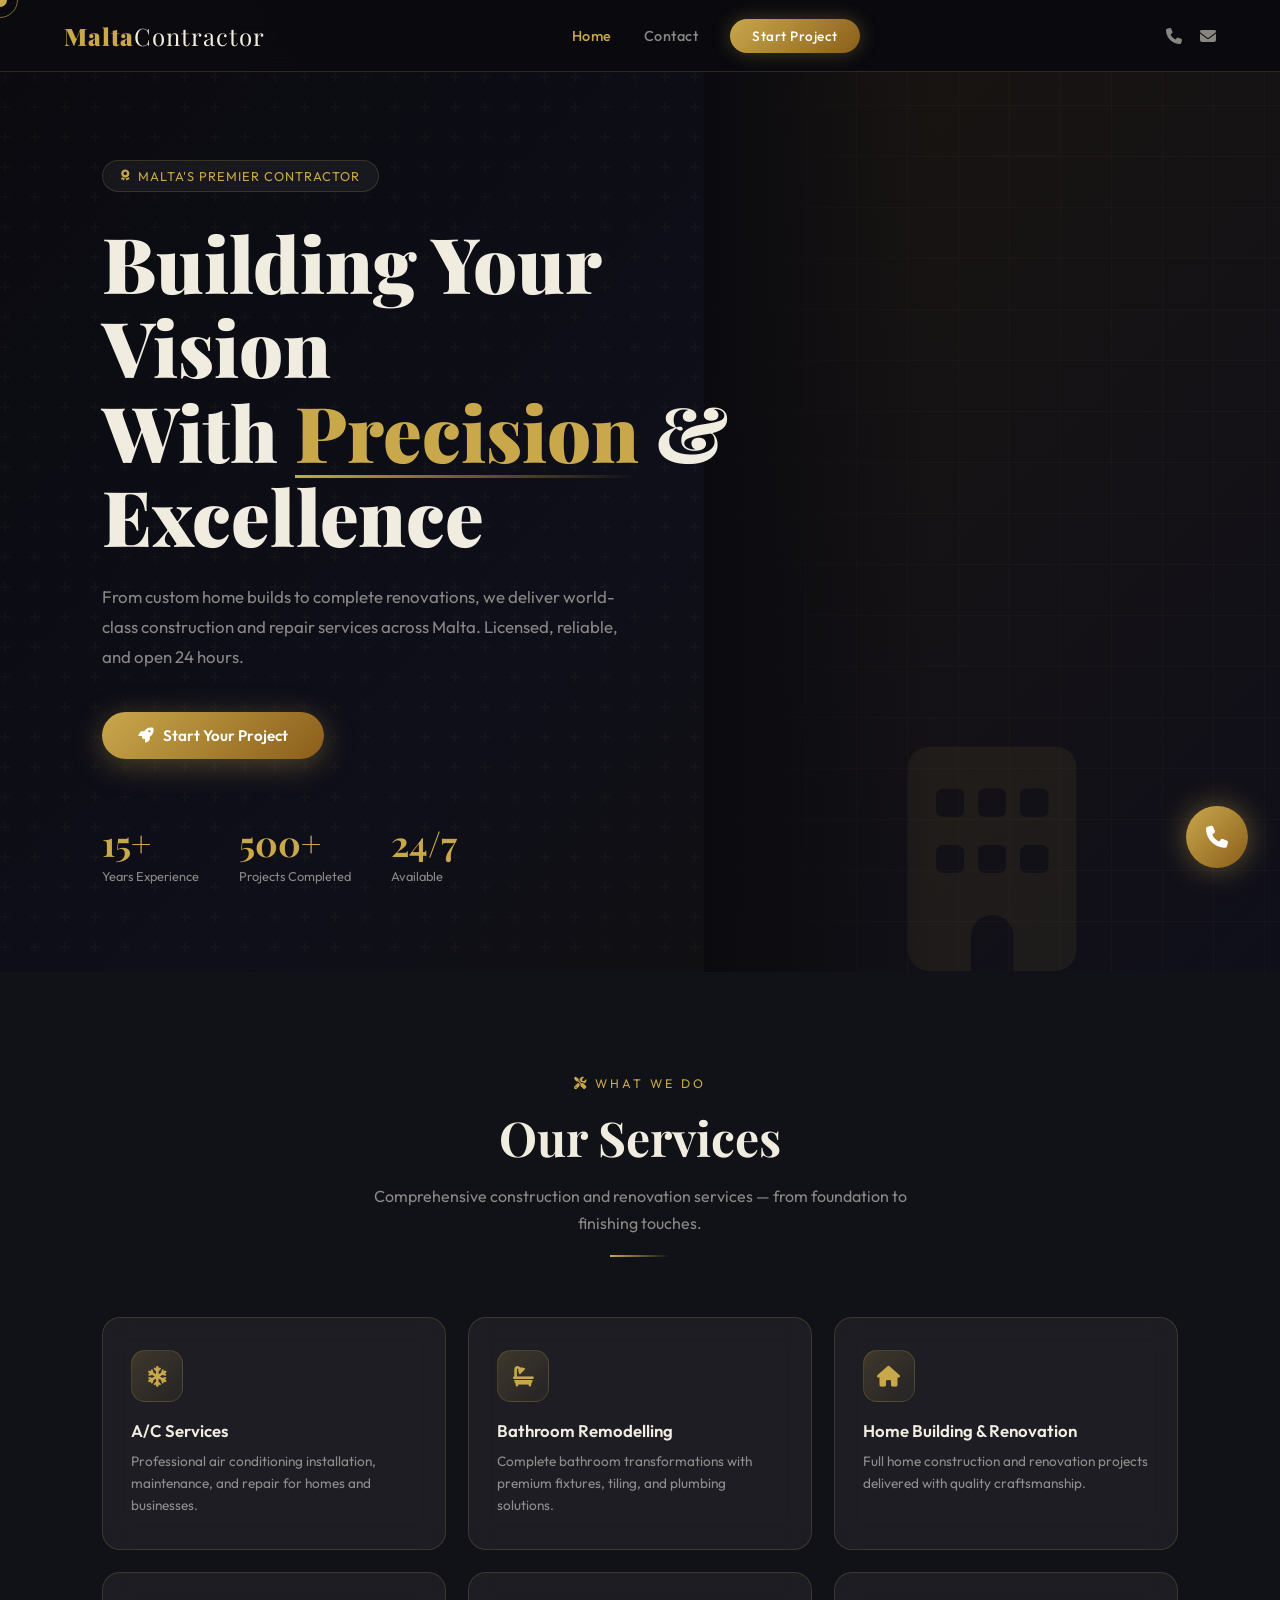
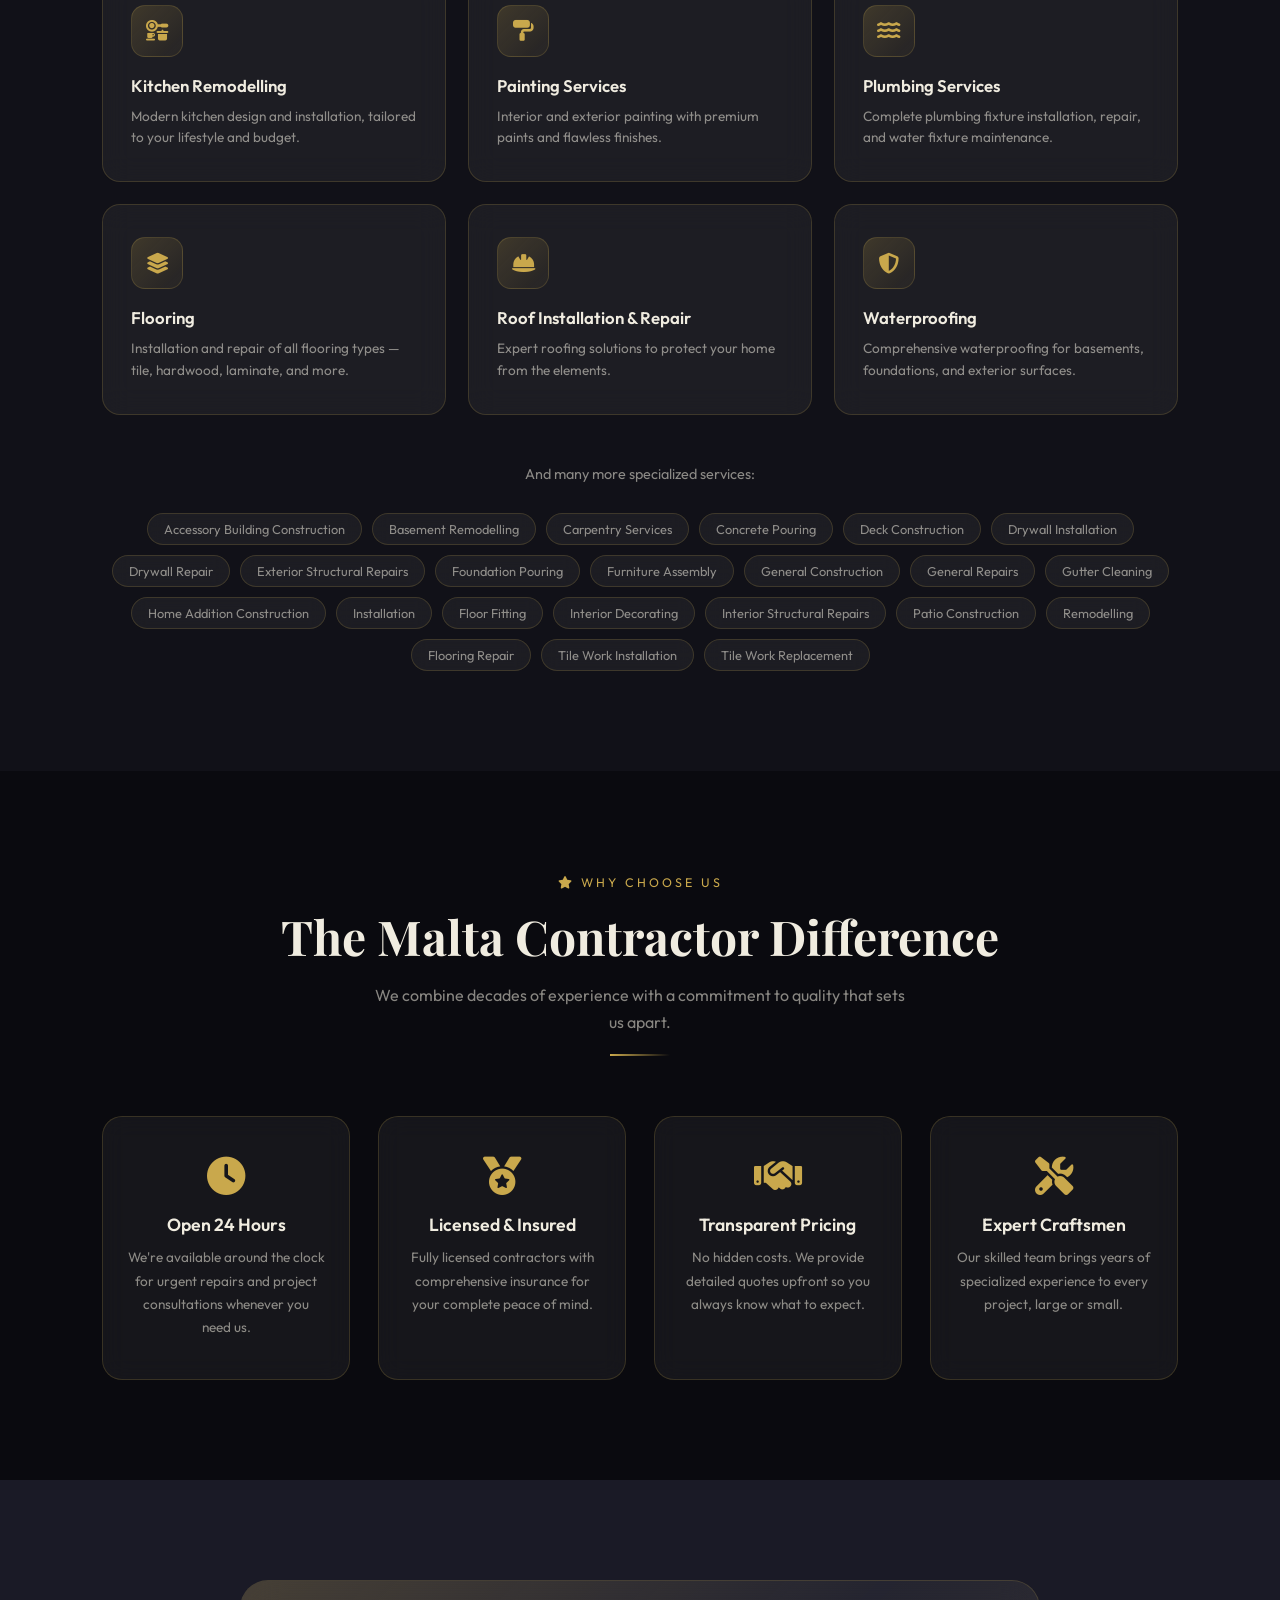
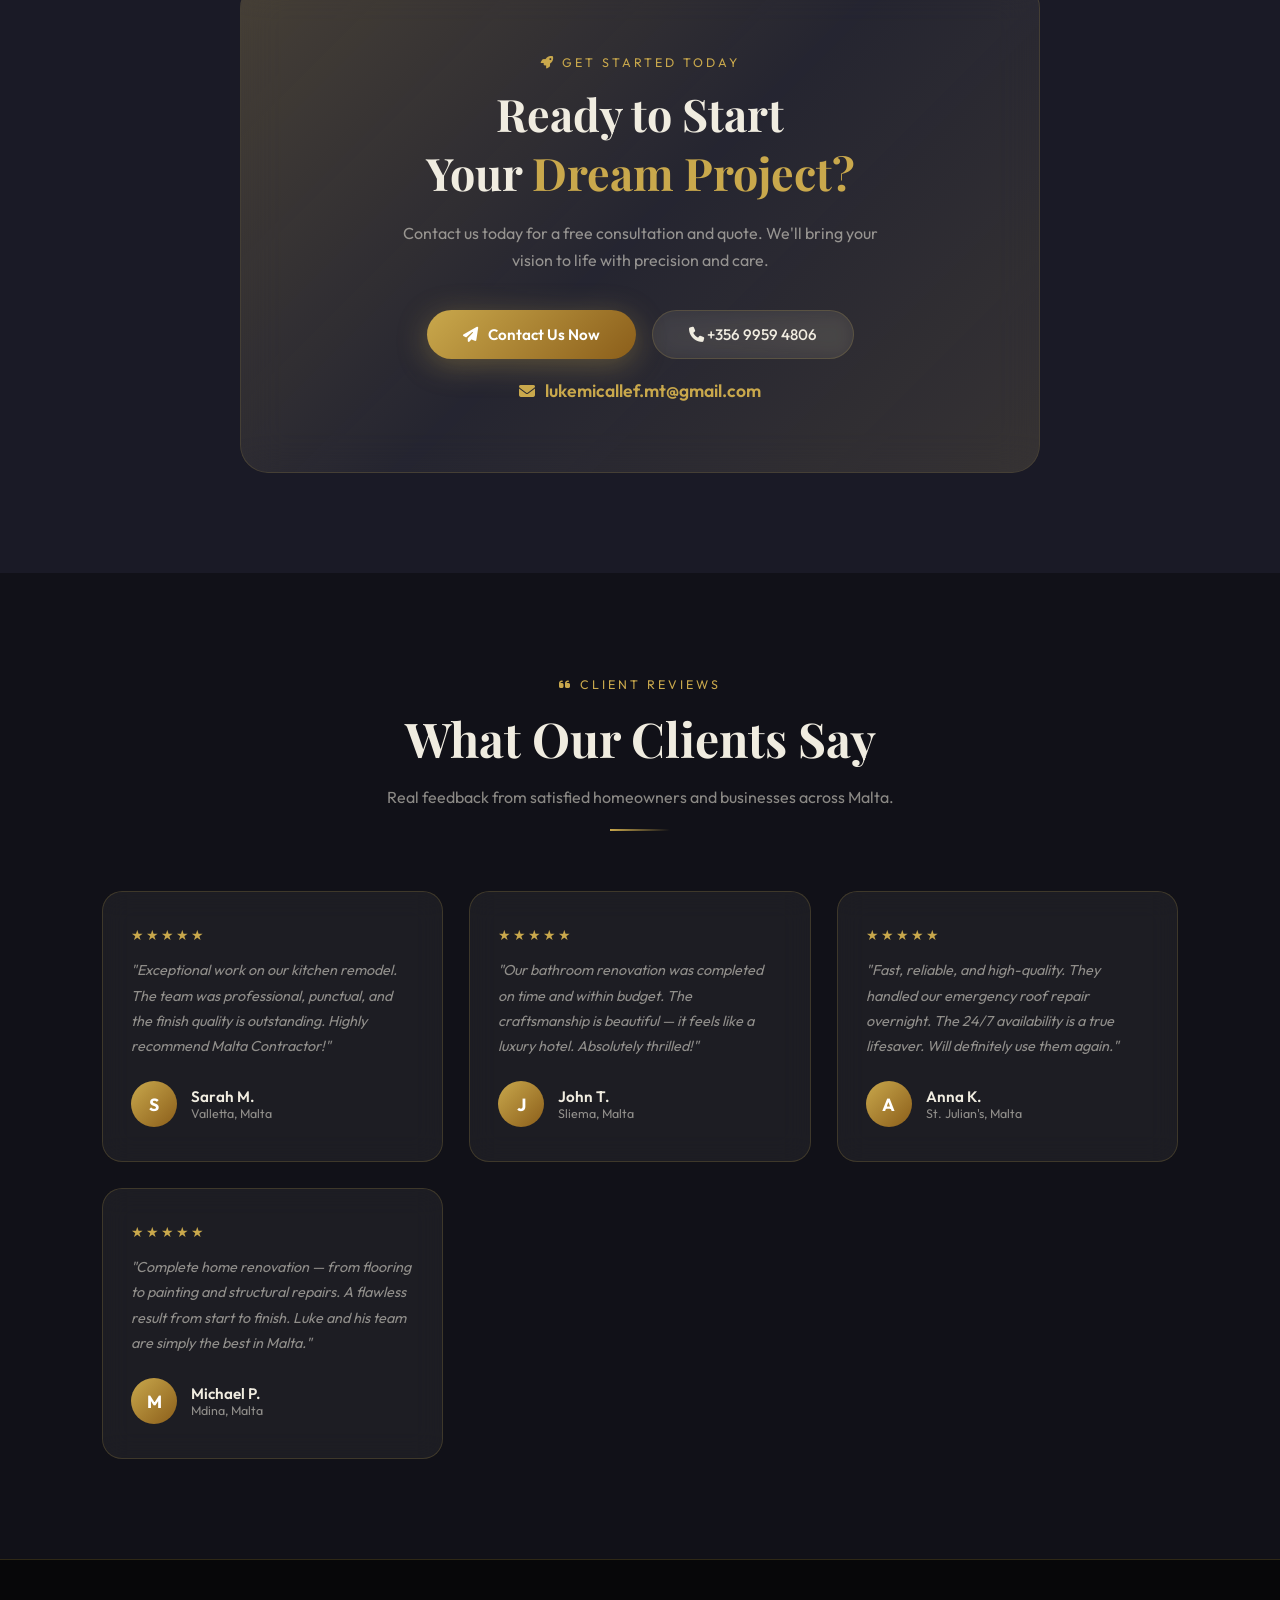
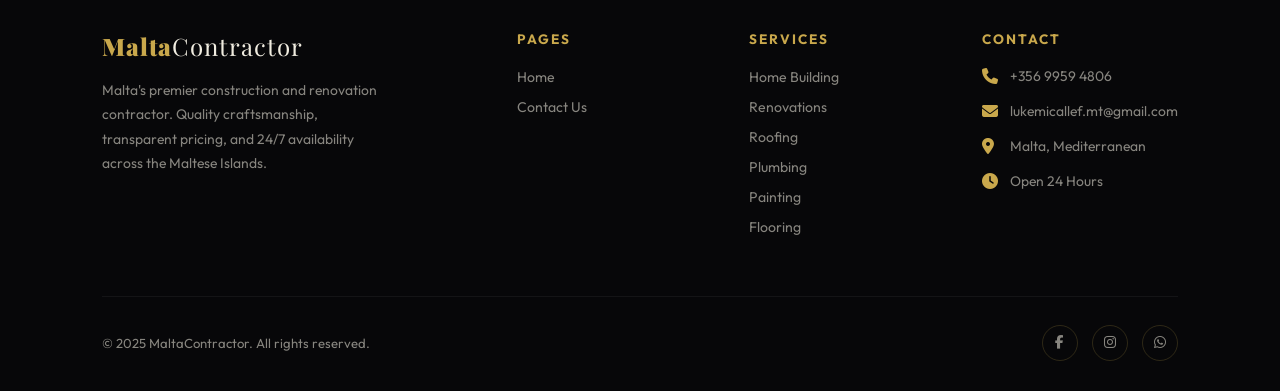
==== commit f62327b7: "Update index.html" ====
--- a/index.html
+++ b/index.html
@@ -521,7 +521,6 @@
 <div class="mobile-nav" id="mobileNav">
   <button class="mobile-close" onclick="closeMobileNav()" aria-label="Close">✕</button>
   <a href="index.html">Home</a>
-  <a href="about.html">About Us</a>
   <a href="contact.html">Contact</a>
 </div>
 
@@ -530,7 +529,6 @@
   <a href="index.html" class="logo">Malta<span>Contractor</span></a>
   <nav>
     <a href="index.html" class="active">Home</a>
-    <a href="about.html">About Us</a>
     <a href="contact.html">Contact</a>
     <a href="contact.html" class="nav-cta">Start Project</a>
   </nav>
@@ -558,7 +556,6 @@
     <p>From custom home builds to complete renovations, we deliver world-class construction and repair services across Malta. Licensed, reliable, and open 24 hours.</p>
     <div class="hero-btns">
       <a href="contact.html" class="btn-primary"><i class="fas fa-rocket"></i> Start Your Project</a>
-      <a href="about.html" class="btn-secondary">Learn More</a>
     </div>
     <div class="hero-stats">
       <div class="stat">
@@ -778,7 +775,6 @@
       <h4>Pages</h4>
       <ul>
         <li><a href="index.html">Home</a></li>
-        <li><a href="about.html">About Us</a></li>
         <li><a href="contact.html">Contact Us</a></li>
       </ul>
     </div>
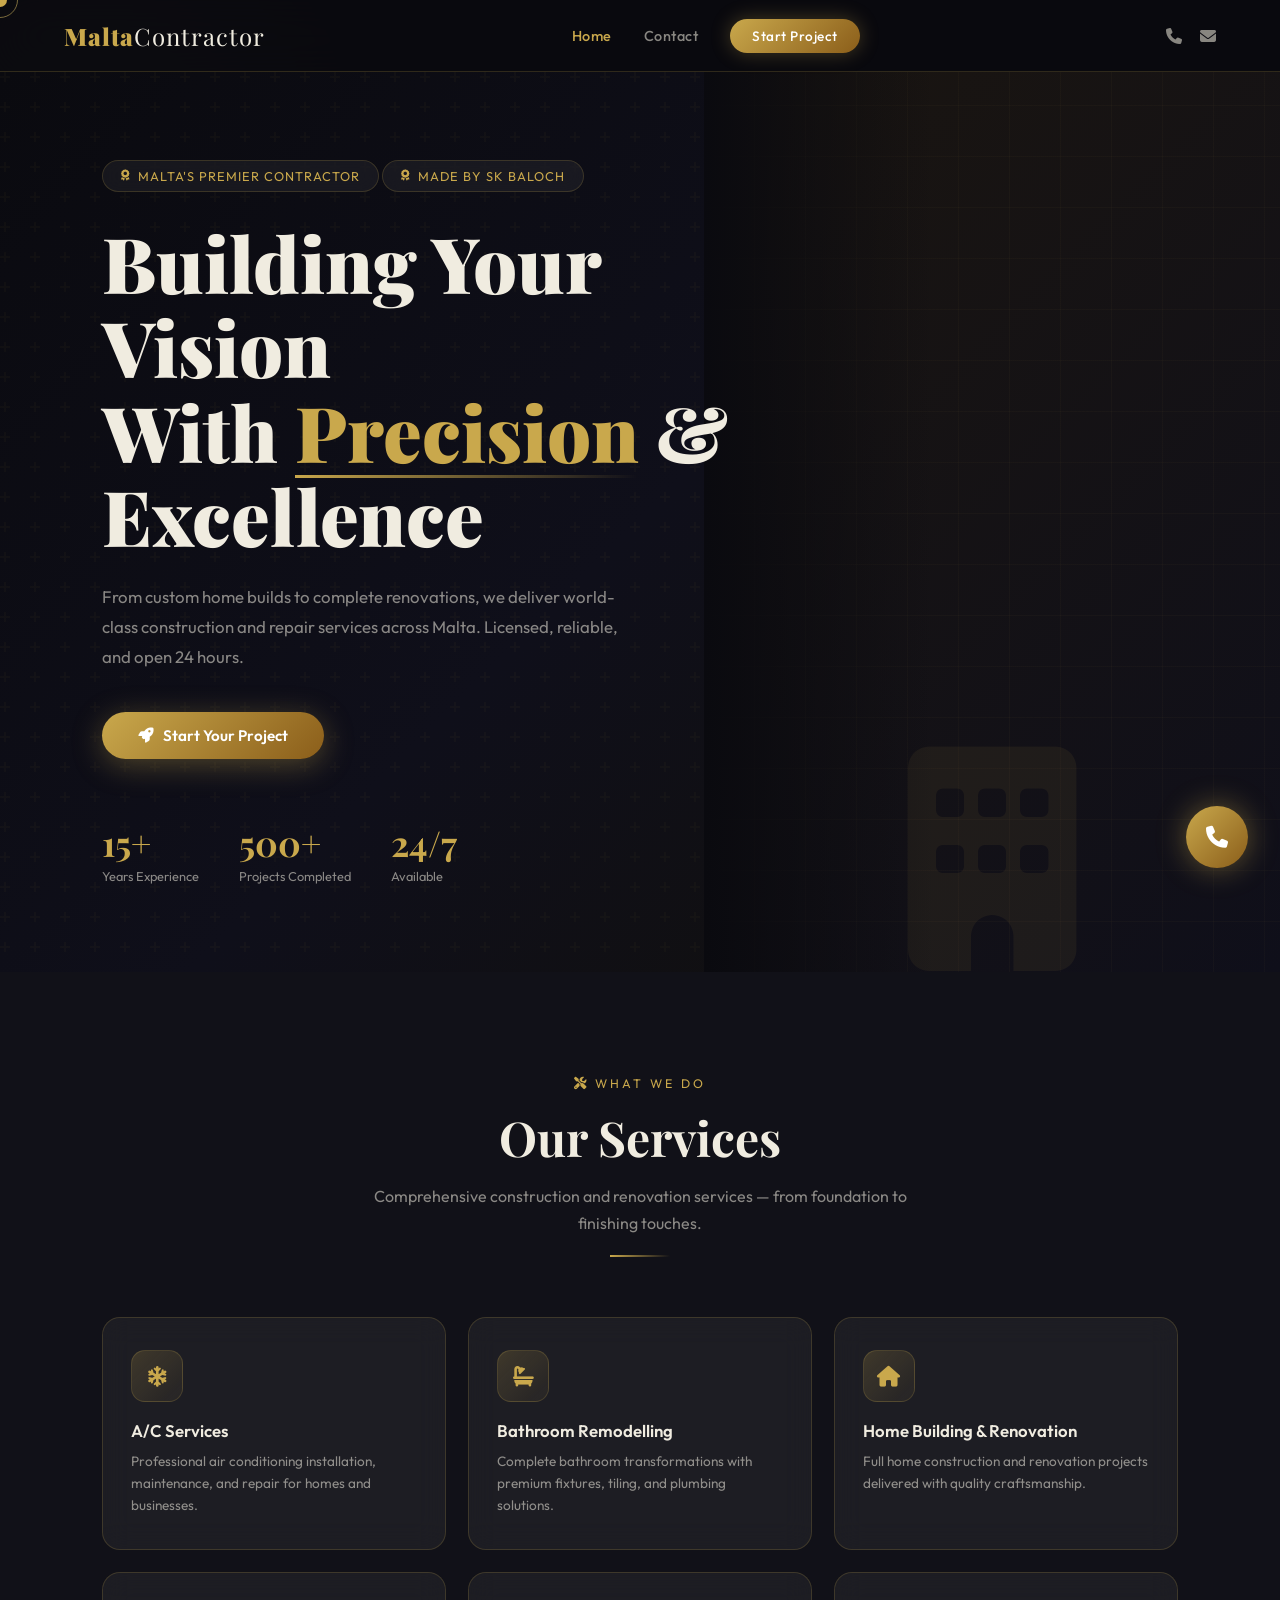
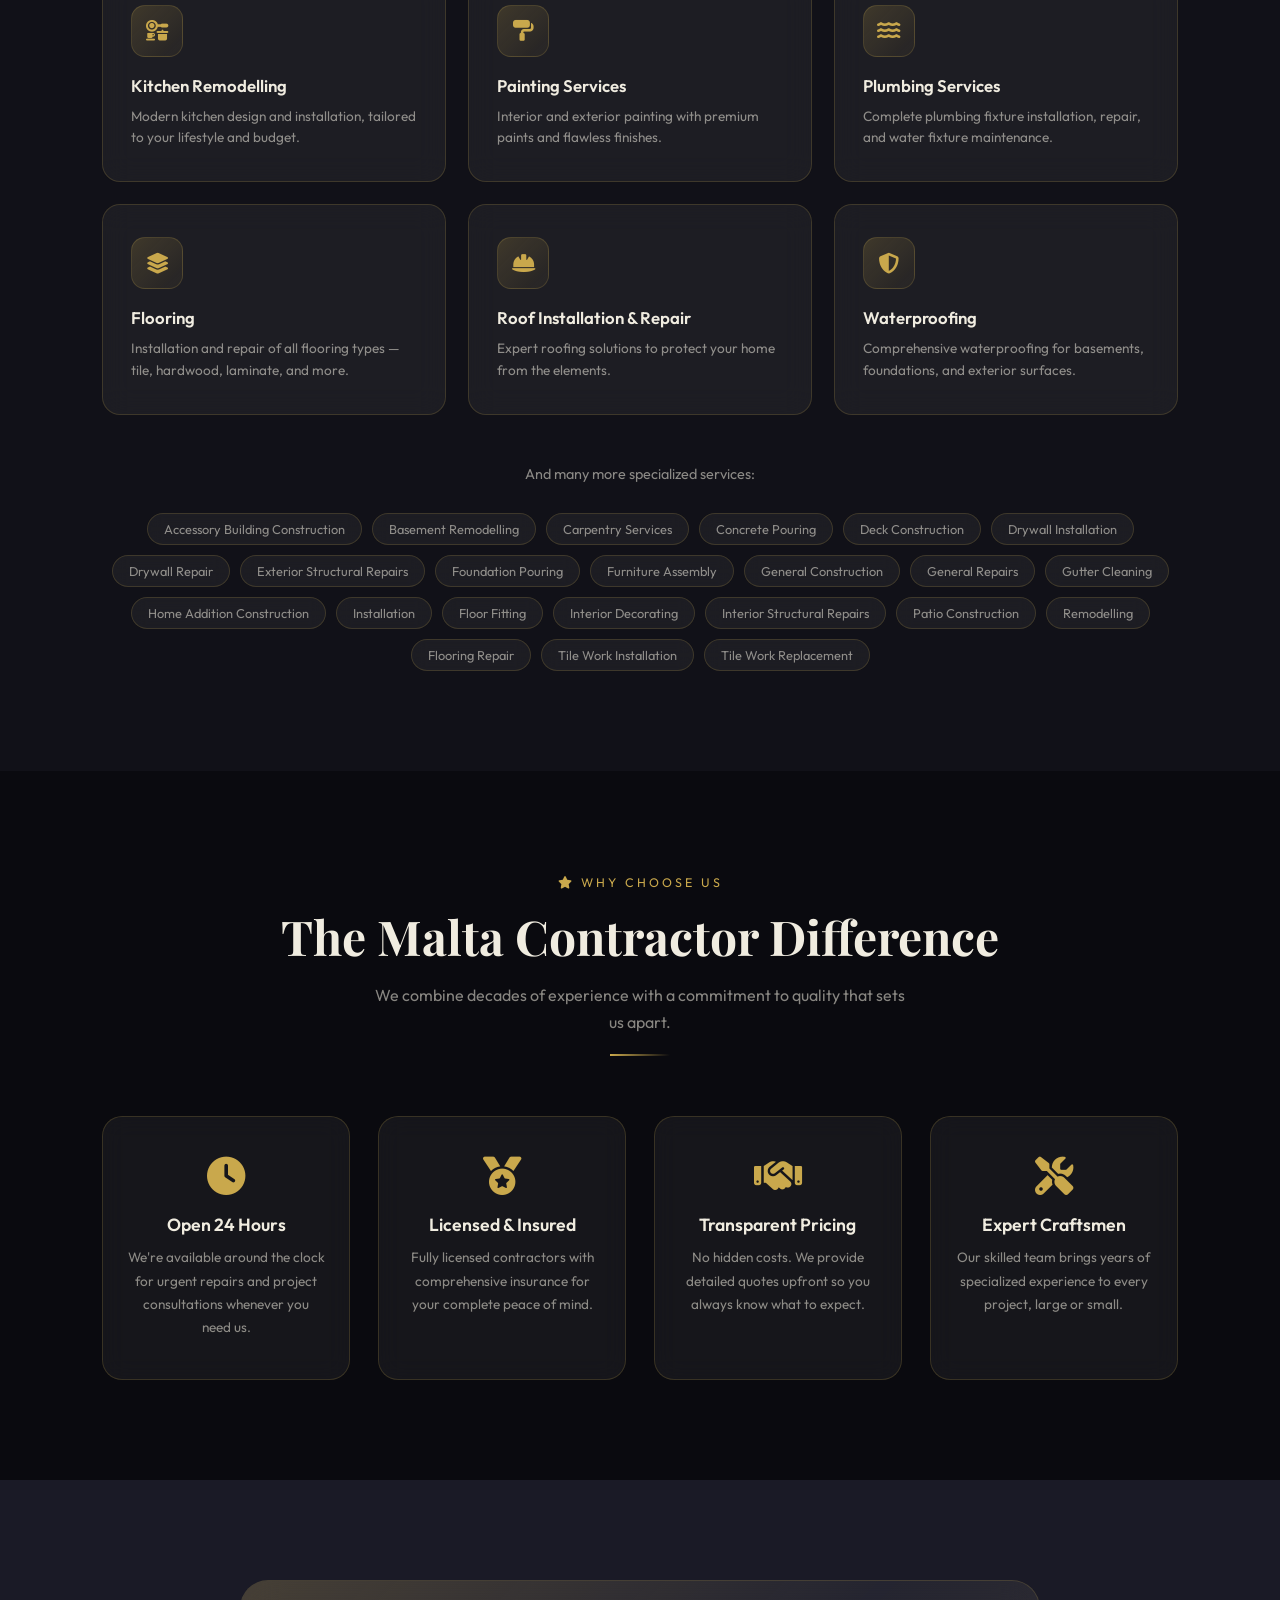
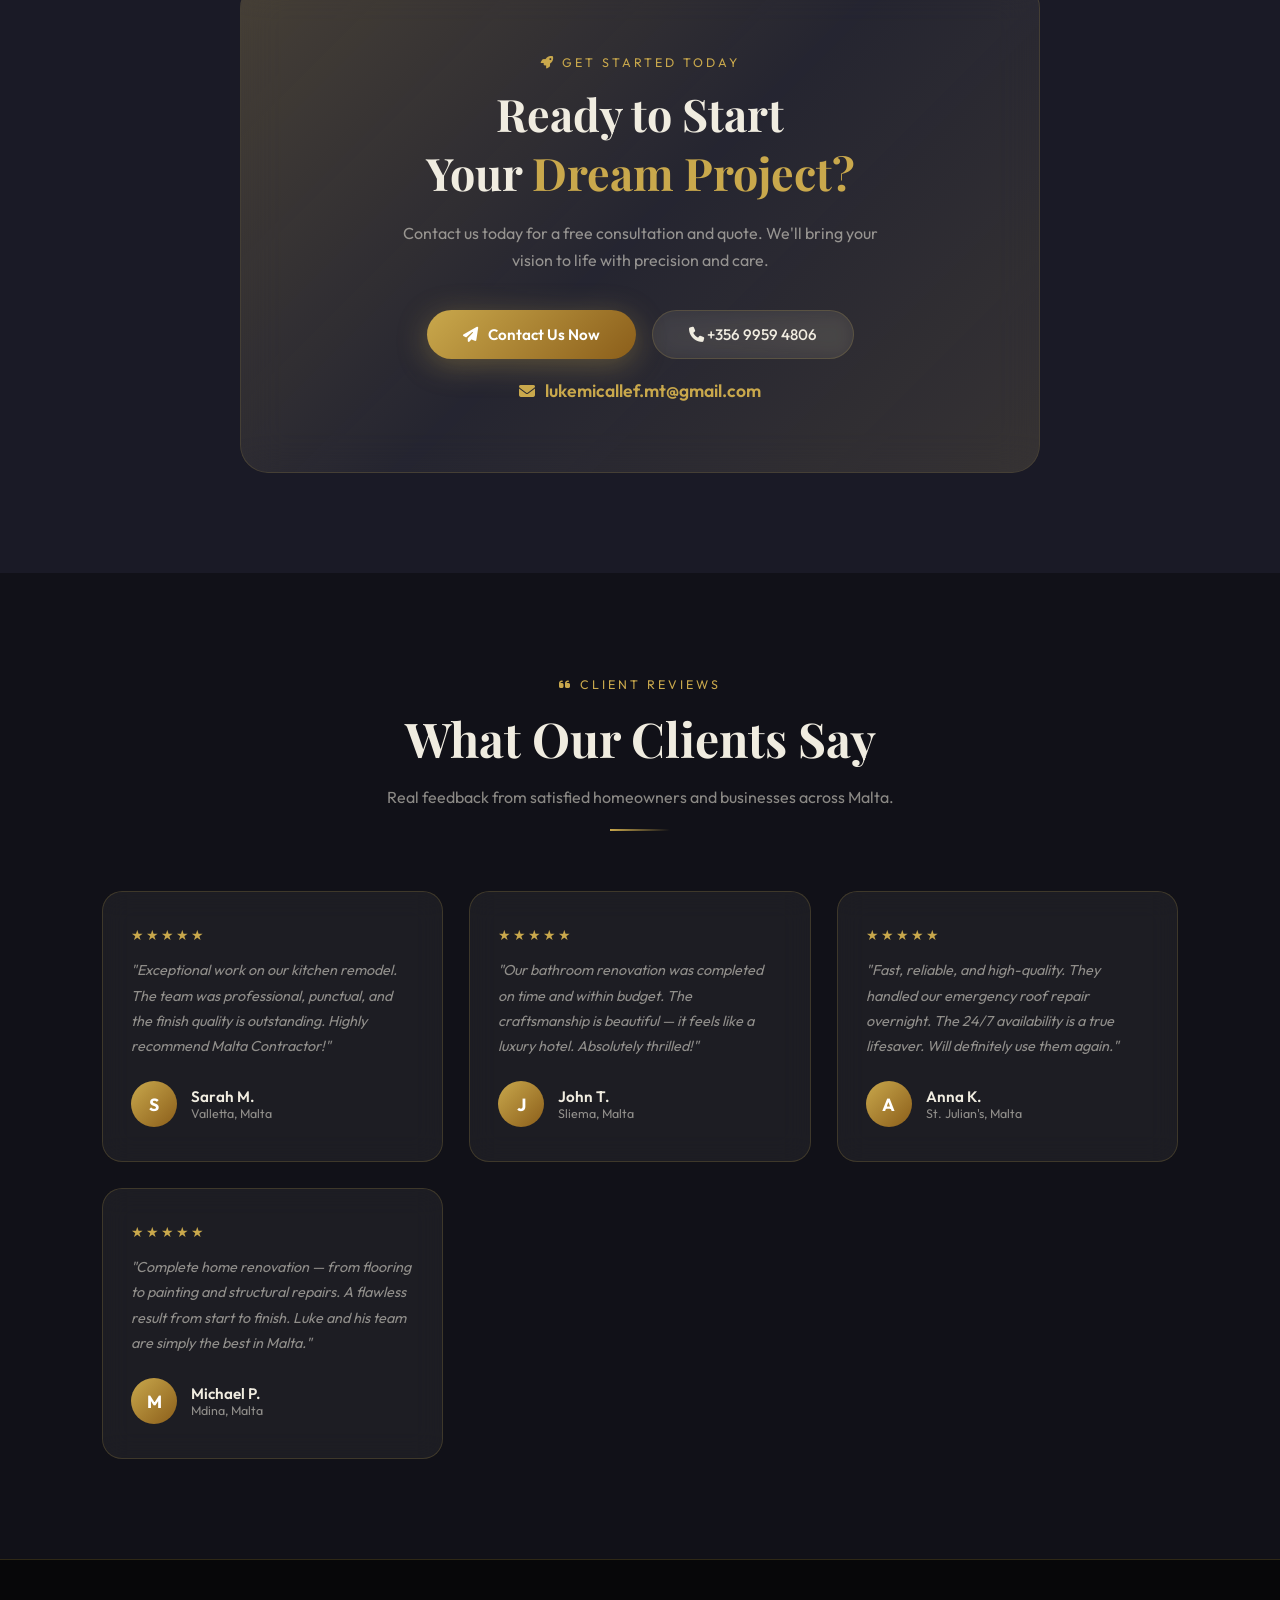
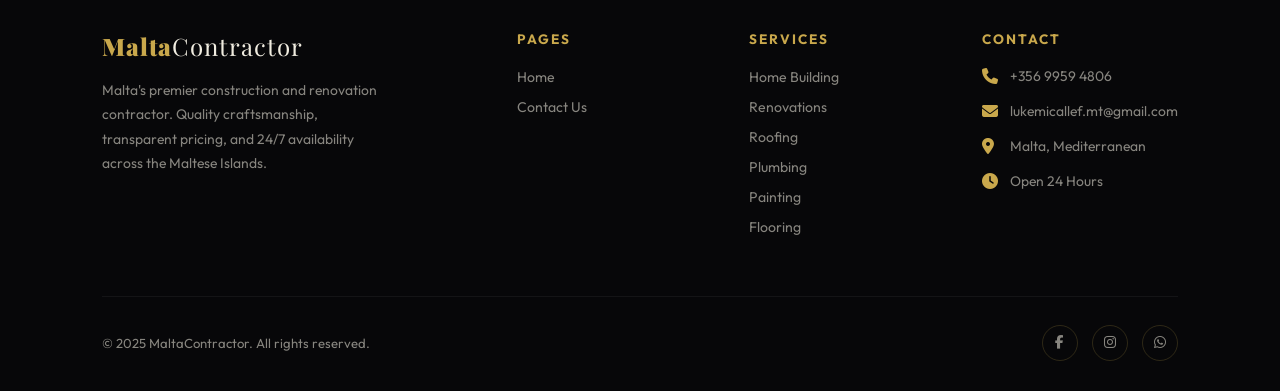
==== commit 235096c1: "Update index.html" ====
--- a/index.html
+++ b/index.html
@@ -552,6 +552,7 @@
   </div>
   <div class="hero-content">
     <div class="hero-badge"><i class="fas fa-award"></i> Malta's Premier Contractor</div>
+    <div class="hero-badge"><i class="fas fa-award"></i> Made By SK Baloch</div>
     <h1>Building Your Vision<br>With <span class="accent">Precision</span> &<br>Excellence</h1>
     <p>From custom home builds to complete renovations, we deliver world-class construction and repair services across Malta. Licensed, reliable, and open 24 hours.</p>
     <div class="hero-btns">
